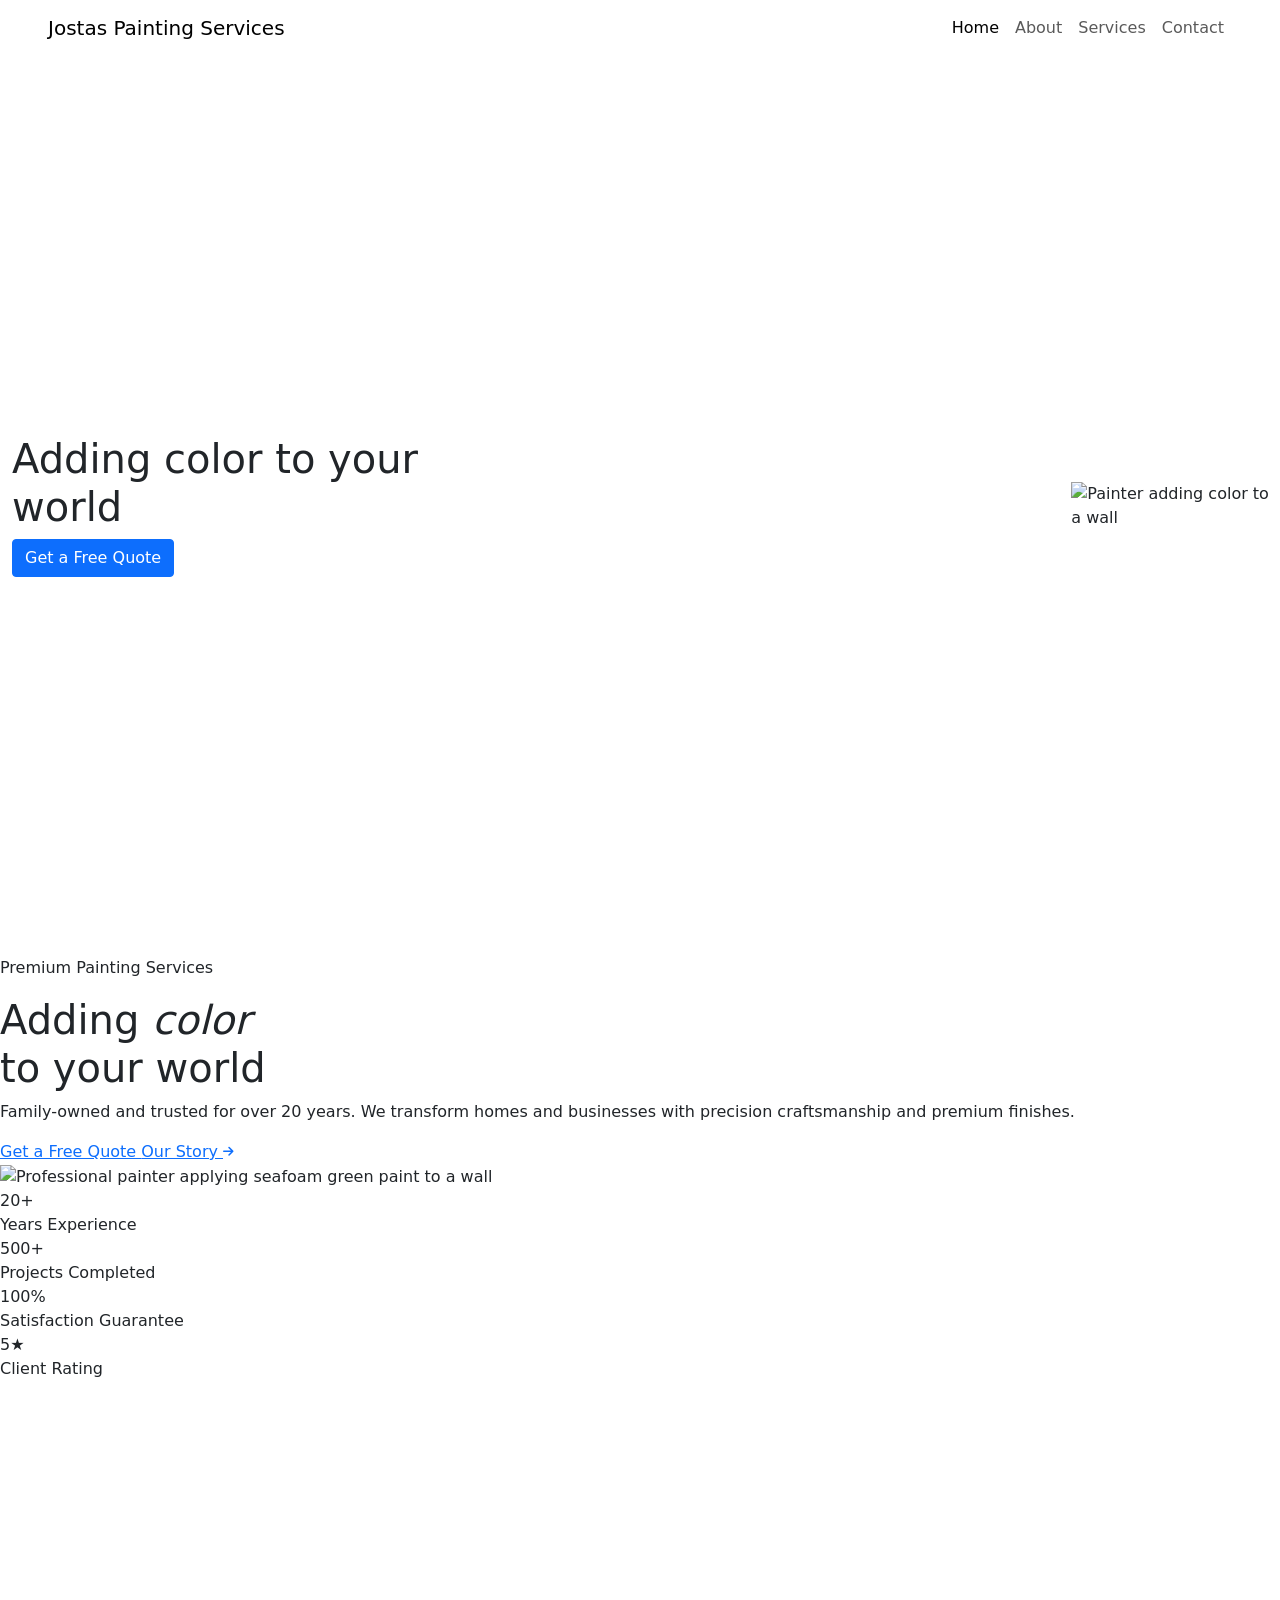
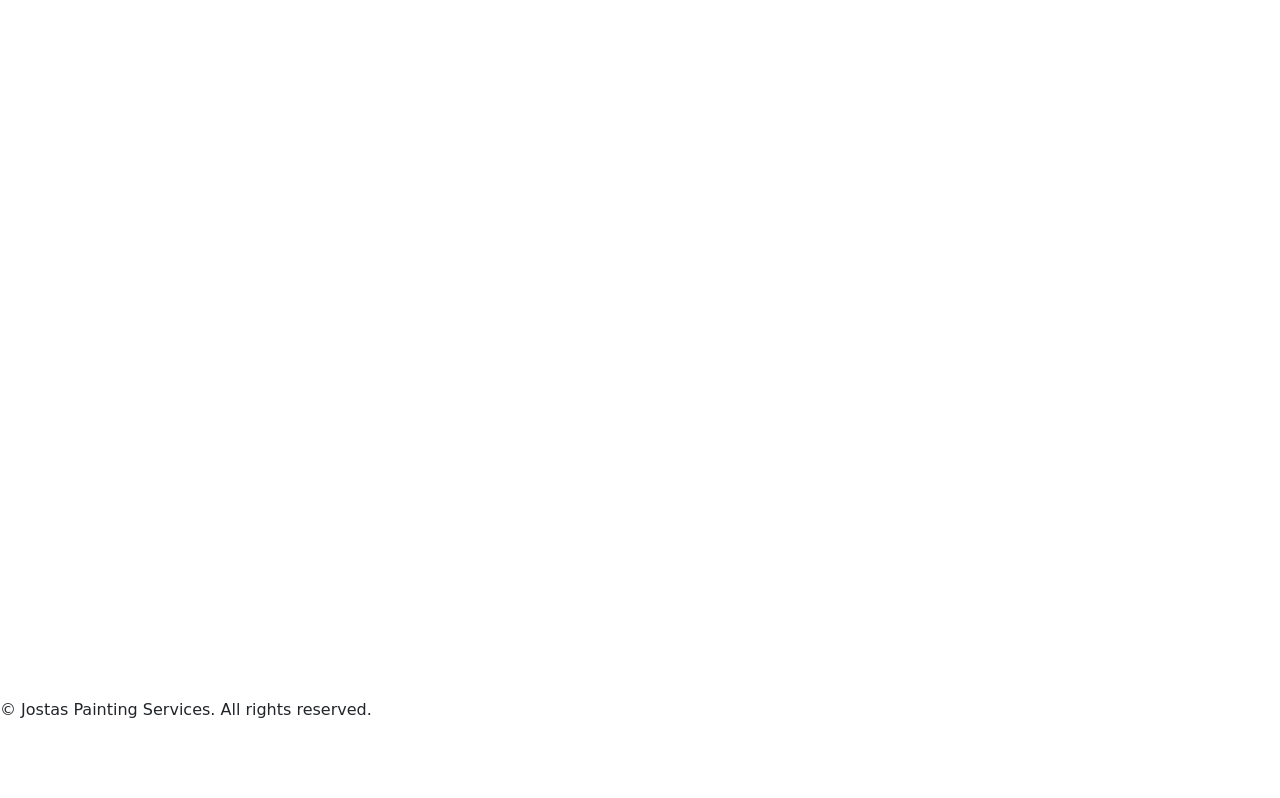
==== index.html @ 815a5544 "Added portfolio gallery that is filterable" ====
<!DOCTYPE html>
<html lang="en">
<head>
    <meta charset="UTF-8">
    <meta name="viewport" content="width=device-width, initial-scale=1.0">
    <title>Document</title>

  <!-- STYLESHEETS -->
  <!-- Bootstrap 5 -->
  <link href="https://cdn.jsdelivr.net/npm/bootstrap@5.3.3/dist/css/bootstrap.min.css" rel="stylesheet">
  <!-- Font Awesome 6 — Icons -->
  <link rel="stylesheet" href="https://cdnjs.cloudflare.com/ajax/libs/font-awesome/6.5.0/css/all.min.css">
  <!-- Google Fonts: Playfair Display + DM Sans -->
  <link rel="preconnect" href="https://fonts.googleapis.com">
  <link rel="preconnect" href="https://fonts.gstatic.com" crossorigin>
  <link href="https://fonts.googleapis.com/css2?family=Playfair+Display:ital,wght@0,400;0,600;0,700;1,400&family=DM+Sans:ital,opsz,wght@0,9..40,300;0,9..40,400;0,9..40,500;0,9..40,600;1,9..40,300&display=swap" rel="stylesheet">
  <!-- AOS — Animate on Scroll -->
  <link rel="stylesheet" href="https://cdn.jsdelivr.net/npm/aos@2.3.4/dist/aos.css">
  <!-- Custom stylesheet -->
  <link rel="stylesheet" href="assets/css/styles.css">
</head>

<body>

    <!-- NAVBAR -->
<nav class="navbar navbar-expand-lg" id="mainNav">
  <div class="container-fluid px-4 px-lg-5">

    <!-- Brand Logo -->
    <a class="navbar-brand jostas-logo" href="index.html">
      Jostas <span>Painting Services</span>
    </a>

    <!-- Mobile toggle button -->
    <button class="navbar-toggler" type="button"
            data-bs-toggle="collapse"
            data-bs-target="#navbarNav"
            aria-controls="navbarNav"
            aria-expanded="false"
            aria-label="Toggle navigation">
      <span class="navbar-toggler-icon"></span>
    </button>

    <!-- Navigation links -->
    <div class="collapse navbar-collapse justify-content-end" id="navbarNav">
      <div class="navbar-nav">
        <a class="nav-link active" href="index.html">Home</a>
        <a class="nav-link" href="about.html">About</a>
        <a class="nav-link" href="services.html">Services</a>
        <a class="nav-link" href="services.html#contact">Contact</a>
      </div>
    </div>

  </div>
</nav>
<!-- /NAVBAR --> 

<section class="hero-section d-flex align-items-center">
    <div class="container-fluid px-0 hero-content">
        <div class="row w-100 mx-0">
            <div class="col-lg-6 d-flex align-items-center hero-text-wrapper min-vh-100 py-5">
                <div>
                    <h1>Adding color to your world</h1>
                    <a href="services.html#contact" class="btn btn-primary cta-button-custom rounded-1">Get a Free Quote</a>
                </div>
            </div>
            </div>
    </div>
    
    <div class="hero-image-container d-none d-lg-block">
        <img src="/assets/images/Image9.png" alt="Painter adding color to a wall" class="img-fluid">
    </div>
</section> 

<!-- HERO SECTION -->
<section class="hero-section" aria-label="Hero banner">
  <div class="hero-inner">

    <!-- Left: Headline & CTA -->
    <div class="hero-text-col">
      <p class="hero-eyebrow">Premium Painting Services</p>

      <h1 class="hero-heading">
        Adding <em>color</em><br>to your world
      </h1>

      <p class="hero-subtext">
        Family-owned and trusted for over 20 years. We transform homes and
        businesses with precision craftsmanship and premium finishes.
      </p>

      <div class="hero-actions">
        <!-- Primary CTA -->
        <a href="services.html#contact" class="btn-cta">
          Get a Free Quote
        </a>
        <!-- Secondary link -->
        <a href="about.html" class="hero-link">
          Our Story <i class="fa-solid fa-arrow-right fa-xs"></i>
        </a>
      </div>
    </div>
    <!-- /Left col -->

    <!-- Right: Hero Image -->
    <div class="hero-image-col">
      <img
        src="/assets/images/Image9.png"
        alt="Professional painter applying seafoam green paint to a wall"
        loading="eager"
        fetchpriority="high"
      >
    </div>
    <!-- /Right col -->

    <!-- Stats bar spanning full width -->
    <div class="hero-stats">
      <div class="hero-stat-item">
        <div class="hero-stat-number">20+</div>
        <div class="hero-stat-label">Years Experience</div>
      </div>
      <div class="hero-stat-item">
        <div class="hero-stat-number">500+</div>
        <div class="hero-stat-label">Projects Completed</div>
      </div>
      <div class="hero-stat-item">
        <div class="hero-stat-number">100%</div>
        <div class="hero-stat-label">Satisfaction Guarantee</div>
      </div>
      <div class="hero-stat-item">
        <div class="hero-stat-number">5★</div>
        <div class="hero-stat-label">Client Rating</div>
      </div>
    </div>
    <!-- /Stats -->

  </div>
</section>
<!-- /HERO SECTION -->

<!-- SERVICES STRIP -->
<section class="services-strip" aria-label="Services overview">
  <div class="service-cards-row">

    <!-- Residential -->
    <div class="service-card"
         data-aos="fade-up"
         data-aos-delay="0">
      <div class="card-icon">
        <i class="fa-solid fa-house"></i>
      </div>
      <h5 class="card-title">Residential</h5>
    </div>

    <!-- Commercial -->
    <div class="service-card"
         data-aos="fade-up"
         data-aos-delay="80">
      <div class="card-icon">
        <i class="fa-solid fa-building"></i>
      </div>
      <h5 class="card-title">Commercial</h5>
    </div>

    <!-- Interior -->
    <div class="service-card"
         data-aos="fade-up"
         data-aos-delay="160">
      <div class="card-icon">
        <i class="fa-solid fa-paint-roller"></i>
      </div>
      <h5 class="card-title">Interior</h5>
    </div>

    <!-- Exterior -->
    <div class="service-card"
         data-aos="fade-up"
         data-aos-delay="240">
      <div class="card-icon">
        <i class="fa-solid fa-sun"></i>
      </div>
      <h5 class="card-title">Exterior</h5>
    </div>

  </div>
</section>
<!-- /SERVICE CARDS STRIP -->

    <!-- ABOUT SECTION -->
<section class="about-section" aria-label="About Jostas Painting Services">
  <div class="about-grid">

    <!-- Left: Image with decorative block -->
    <div class="about-image-wrap"
         data-aos="fade-right"
         data-aos-duration="700">
      <img
        src="/assets/images/Image2.png"
        alt="Textured wall painting showcase by Jostas"
        loading="lazy"
      >
    </div>

    <!-- Right: Text content -->
    <div class="about-text-col"
         data-aos="fade-left"
         data-aos-duration="700"
         data-aos-delay="100">

      <p class="section-label">Who We Are</p>
      <div class="section-divider"></div>

      <h2>Crafting beautiful spaces for two decades</h2>

      <p>
        Jostas Painting Services is a family-owned business with over 20 years of
        experience delivering high-quality painting solutions for residential and
        commercial clients. We are committed to exceptional craftsmanship,
        attention to detail, and outstanding customer service.
      </p>

      <p>
        Our team of skilled painters uses premium materials and the latest
        techniques to transform your space. Whether interior or exterior,
        we handle projects of all sizes with professionalism and care.
      </p>

      <a href="about.html" class="learn-more-link">
        Learn More <i class="fa-solid fa-arrow-right fa-xs"></i>
      </a>

    </div>


<!-- PORTFOLIO GALLERY  (Filterable) -->
<section class="portfolio-section" aria-label="Portfolio gallery">
  <div class="section-inner">

    <!-- Heading row -->
    <div data-aos="fade-up">
      <p class="section-label">Our Work</p>
      <div class="section-divider"></div>
      <h2 style="font-size: clamp(2rem, 3vw, 3rem); margin-bottom: 0.5rem;">Portfolio</h2>
      <p style="max-width: 520px; margin-bottom: 0;">
        Browse a selection of our completed projects across residential,
        interior, and commercial spaces.
      </p>
    </div>

    <!-- Filter tabs -->
    <div class="portfolio-filters" role="tablist" aria-label="Filter gallery by category"
         data-aos="fade-up" data-aos-delay="80">
      <button class="filter-btn active" data-filter="all" role="tab" aria-selected="true">All</button>
      <button class="filter-btn" data-filter="interior" role="tab" aria-selected="false">Interior</button>
      <button class="filter-btn" data-filter="exterior" role="tab" aria-selected="false">Exterior</button>
      <button class="filter-btn" data-filter="commercial" role="tab" aria-selected="false">Commercial</button>
    </div>

    <!-- Gallery grid -->
    <div class="gallery-grid" id="galleryGrid"
         data-aos="fade-up" data-aos-delay="120">

      <!-- Item 1 — Featured, Interior -->
      <div class="gallery-item featured" data-category="interior">
        <img
          src="/assets/images/Image3.png"
          alt="Elegant interior room painting with warm tones"
          loading="lazy"
        >
        <div class="gallery-item-overlay">
          <span class="gallery-item-tag">Interior</span>
        </div>
      </div>

      <!-- Item 2 — Exterior -->
      <div class="gallery-item" data-category="exterior">
        <img
          src="/assets/images/Image1.png"
          alt="Exterior facade painted in neutral tones"
          loading="lazy"
        >
        <div class="gallery-item-overlay">
          <span class="gallery-item-tag">Exterior</span>
        </div>
      </div>

      <!-- Item 3 — Commercial -->
      <div class="gallery-item" data-category="commercial">
        <img
          src="/assets/images/Image5.png"
          alt="Commercial office space interior painting"
          loading="lazy"
        >
        <div class="gallery-item-overlay">
          <span class="gallery-item-tag">Commercial</span>
        </div>
      </div>

      <!-- Item 4 — Interior -->
      <div class="gallery-item" data-category="interior">
        <img
          src="/assets/images/Image7.png"
          alt="Detailed interior wall finish"
          loading="lazy"
        >
        <div class="gallery-item-overlay">
          <span class="gallery-item-tag">Interior</span>
        </div>
      </div>

      <!-- Item 5 — Exterior -->
      <div class="gallery-item" data-category="exterior">
        <img
          src="/assets/images/Image4.png"
          alt="Exterior residential painting project"
          loading="lazy"
        >
        <div class="gallery-item-overlay">
          <span class="gallery-item-tag">Exterior</span>
        </div>
      </div>

      <!-- Item 6 — Commercial -->
      <div class="gallery-item" data-category="commercial">
        <img
          src="/assets/images/Image8.png"
          alt="Commercial building exterior finish"
          loading="lazy"
        >
        <div class="gallery-item-overlay">
          <span class="gallery-item-tag">Commercial</span>
        </div>
      </div>

    </div>
    <!-- /Gallery grid -->

  </div>
</section>
<!-- /PORTFOLIO GALLERY -->

    <!-- FOOTER -->
<footer class="site-footer">
  <p>
    &copy; <span id="footerYear"></span> <span>Jostas Painting Services</span>.
    All rights reserved.
  </p>
</footer>
<!-- /FOOTER -->

  </div>
</section>
<script src="https://cdn.jsdelivr.net/npm/bootstrap@5.3.3/dist/js/bootstrap.bundle.min.js"></script>

</body>
</html>
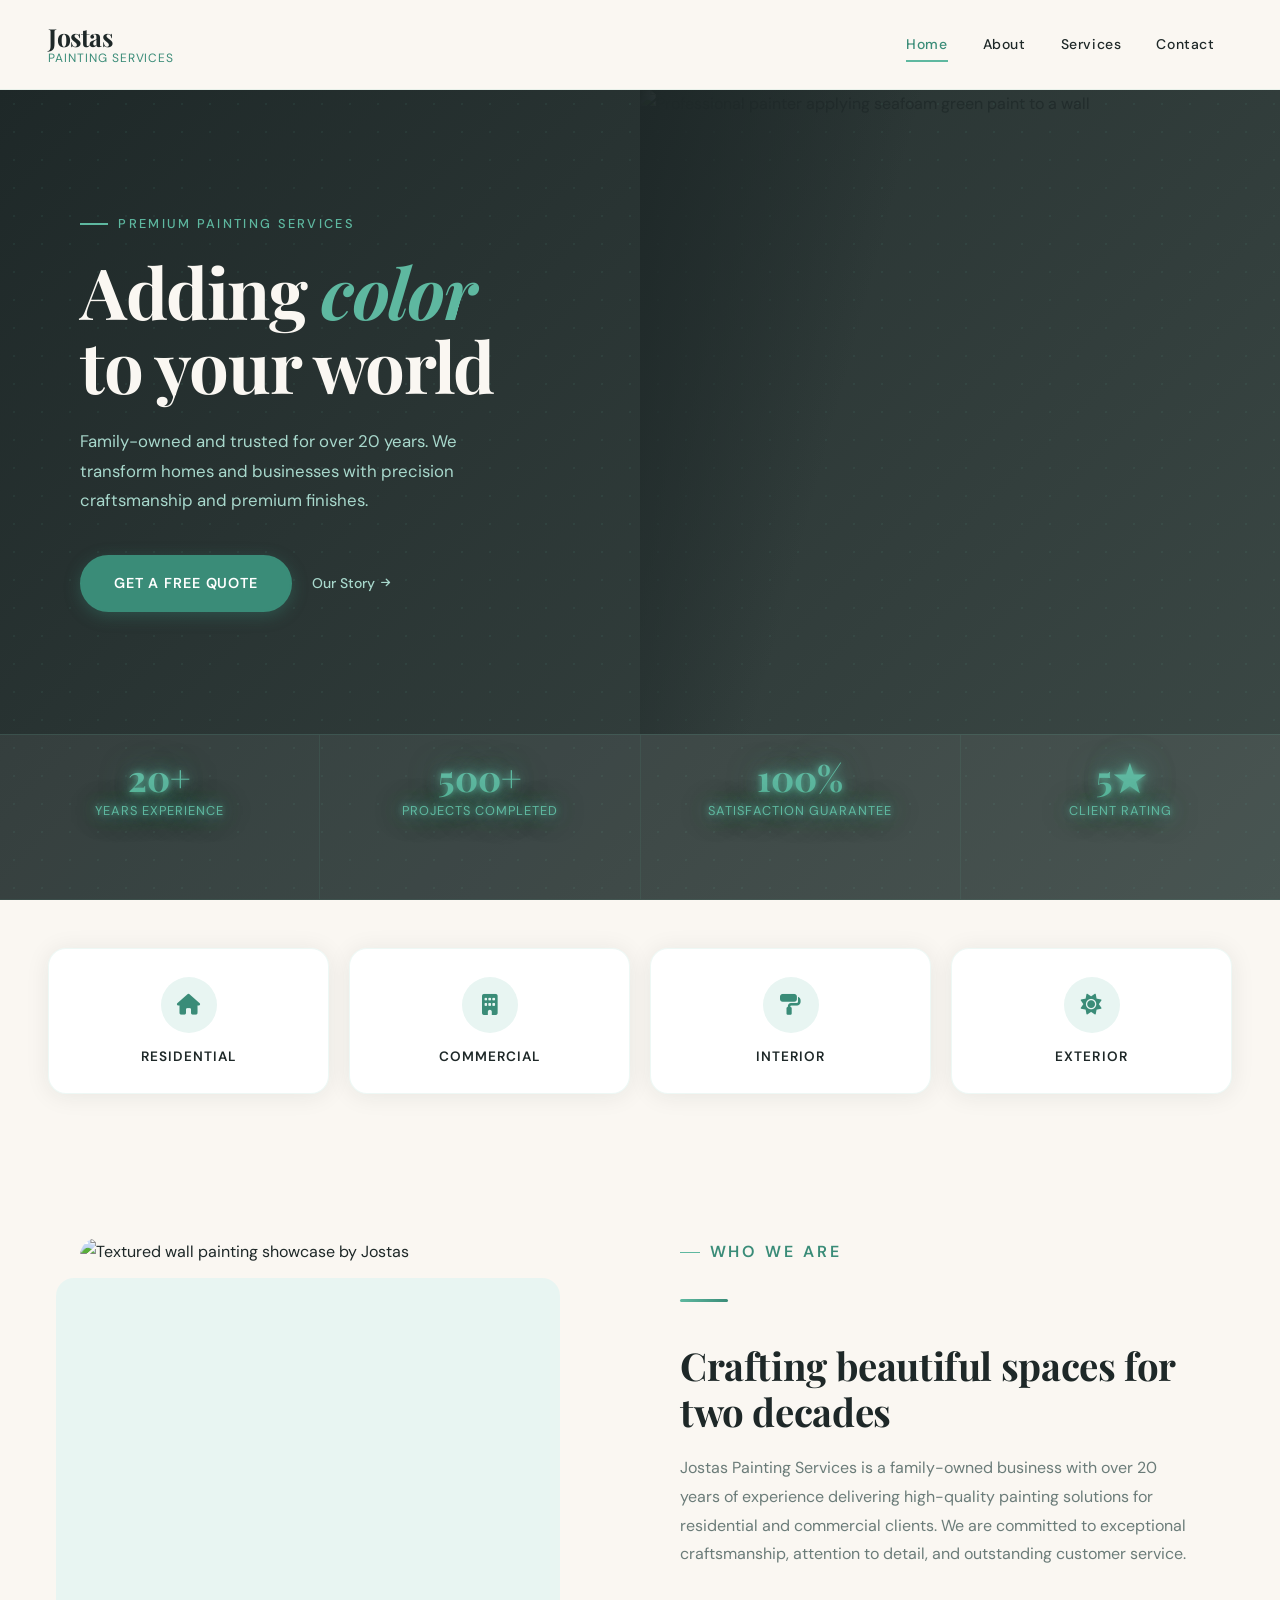
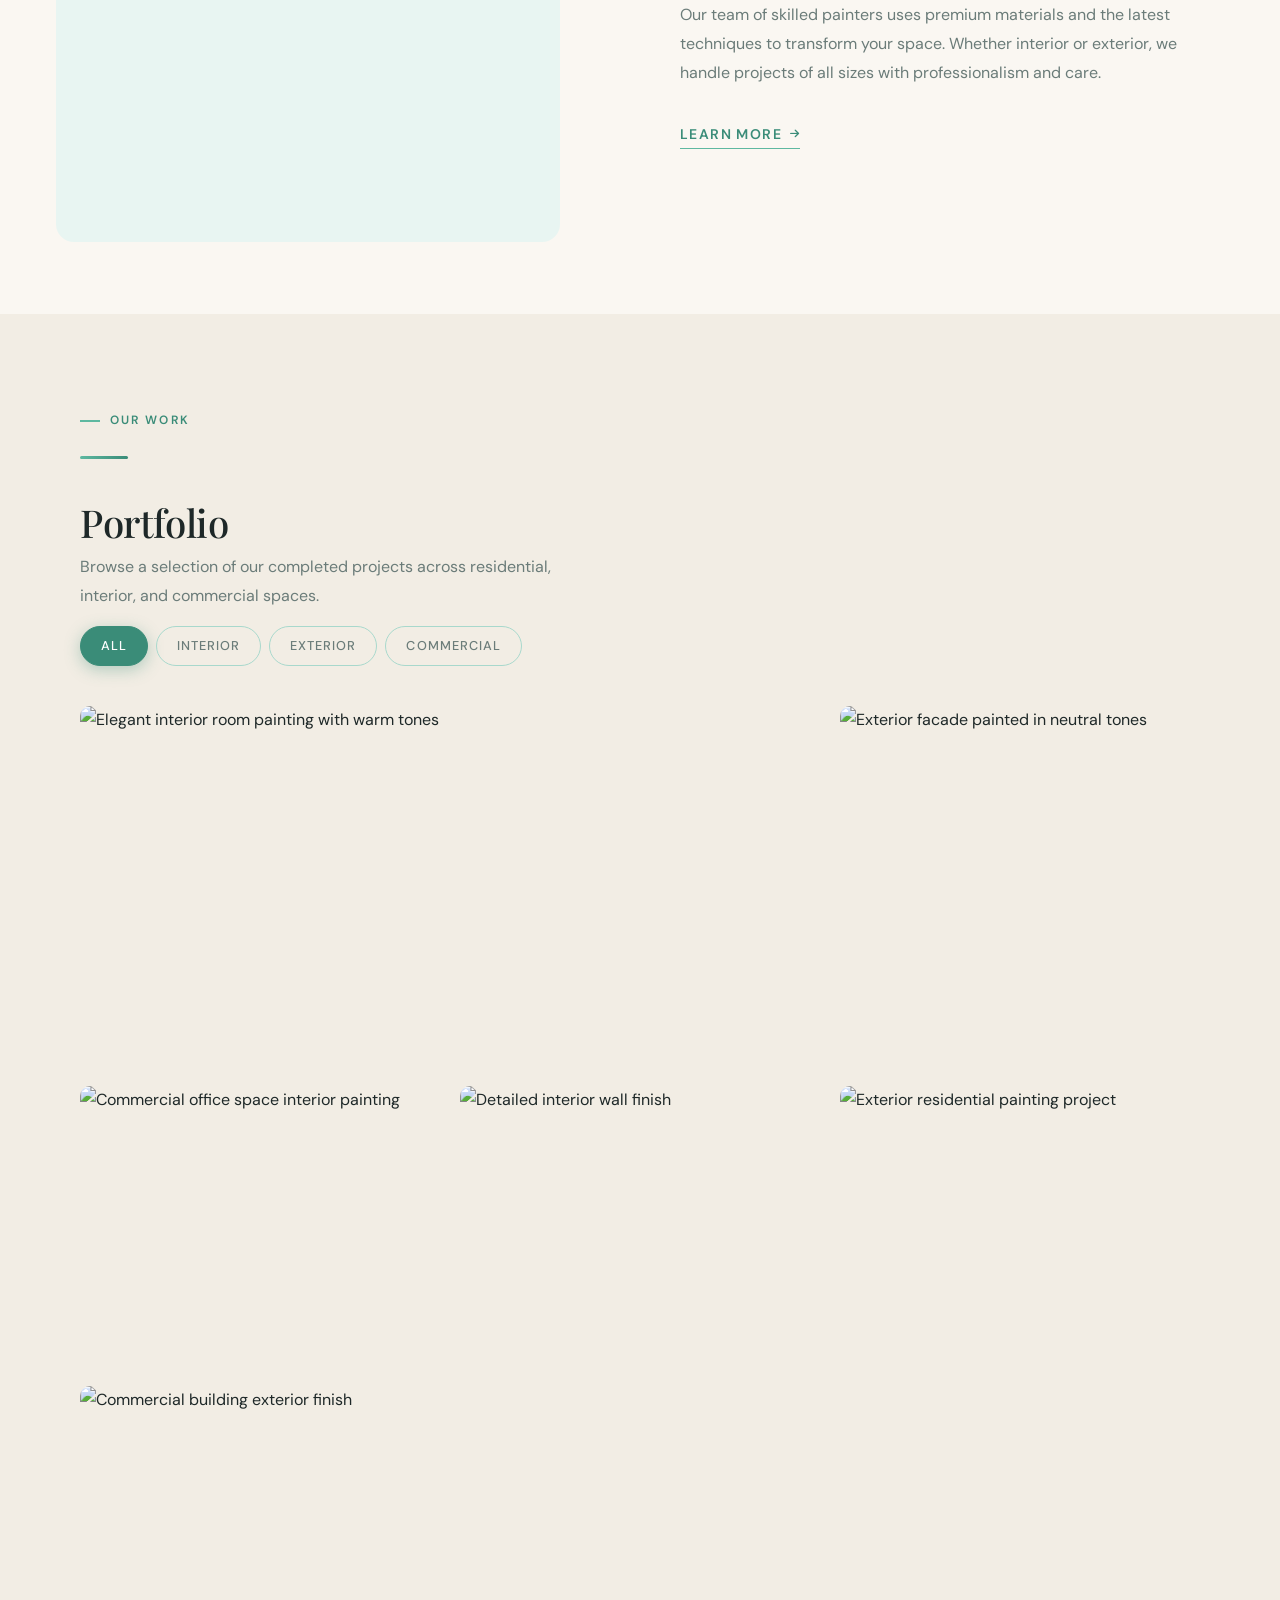
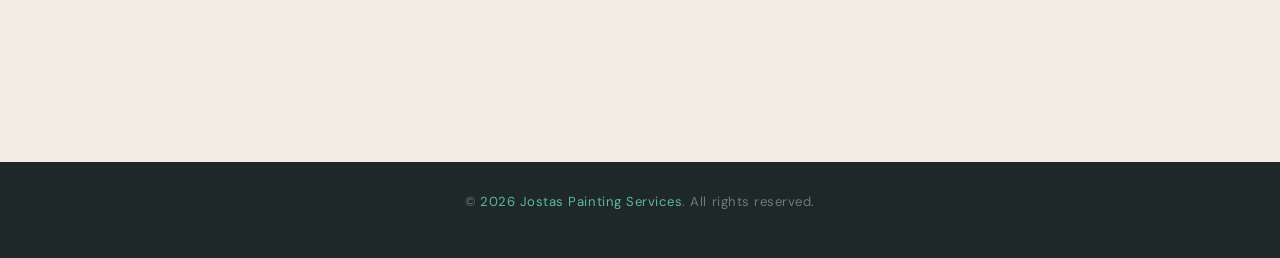
==== commit ae4dc2b1: "Refined code on the index/home page" ====
--- a/index.html
+++ b/index.html
@@ -1,9 +1,35 @@
 <!DOCTYPE html>
 <html lang="en">
 <head>
-    <meta charset="UTF-8">
-    <meta name="viewport" content="width=device-width, initial-scale=1.0">
-    <title>Document</title>
+
+  <meta charset="UTF-8">
+  <meta name="viewport" content="width=device-width, initial-scale=1.0">
+
+  <!-- Primary SEO -->
+  <title>Jostas Painting Services | Professional Painters in South Africa</title>
+  <meta name="description" content="Jostas Painting Services — over 20 years of premium residential and commercial painting. Interior, exterior, wallpaper, and color consultation. Get your free quote today.">
+  <meta name="keywords" content="painting services, residential painting, commercial painting, interior painting, exterior painting, South Africa, professional painters">
+  <meta name="author" content="Jostas Painting Services">
+  <meta name="robots" content="index, follow">
+  <link rel="canonical" href="https://jostaspainting.co.za/">
+
+  <!-- Open Graph (Facebook / LinkedIn) -->
+  <meta property="og:type" content="website">
+  <meta property="og:url" content="https://jostaspainting.co.za/">
+  <meta property="og:title" content="Jostas Painting Services | Adding Color to Your World">
+  <meta property="og:description" content="Premium residential and commercial painting services with over 20 years of experience. Request a free quote.">
+  <meta property="og:image" content="/assets/images/Image9.webp">
+  <meta property="og:site_name" content="Jostas Painting Services">
+  <meta property="og:locale" content="en_ZA">
+
+  <!-- Twitter Card -->
+  <meta name="twitter:card" content="summary_large_image">
+  <meta name="twitter:title" content="Jostas Painting Services | Adding Color to Your World">
+  <meta name="twitter:description" content="Premium residential and commercial painting services with over 20 years of experience.">
+  <meta name="twitter:image" content="/assets/images/Image9.webp">
+
+  <!-- Favicon placeholder -->
+  <link rel="icon" type="image/x-icon" href="/assets/favicon.ico">
 
   <!-- STYLESHEETS -->
   <!-- Bootstrap 5 -->
@@ -22,7 +48,7 @@
 
 <body>
 
-    <!-- NAVBAR -->
+<!-- NAVBAR -->
 <nav class="navbar navbar-expand-lg" id="mainNav">
   <div class="container-fluid px-4 px-lg-5">
 
@@ -53,24 +79,8 @@
 
   </div>
 </nav>
-<!-- /NAVBAR --> 
-
-<section class="hero-section d-flex align-items-center">
-    <div class="container-fluid px-0 hero-content">
-        <div class="row w-100 mx-0">
-            <div class="col-lg-6 d-flex align-items-center hero-text-wrapper min-vh-100 py-5">
-                <div>
-                    <h1>Adding color to your world</h1>
-                    <a href="services.html#contact" class="btn btn-primary cta-button-custom rounded-1">Get a Free Quote</a>
-                </div>
-            </div>
-            </div>
-    </div>
-    
-    <div class="hero-image-container d-none d-lg-block">
-        <img src="/assets/images/Image9.png" alt="Painter adding color to a wall" class="img-fluid">
-    </div>
-</section> 
+<!-- /NAVBAR -->
+
 
 <!-- HERO SECTION -->
 <section class="hero-section" aria-label="Hero banner">
@@ -138,6 +148,7 @@
 </section>
 <!-- /HERO SECTION -->
 
+
 <!-- SERVICES STRIP -->
 <section class="services-strip" aria-label="Services overview">
   <div class="service-cards-row">
@@ -186,7 +197,8 @@
 </section>
 <!-- /SERVICE CARDS STRIP -->
 
-    <!-- ABOUT SECTION -->
+
+<!-- ABOUT SECTION -->
 <section class="about-section" aria-label="About Jostas Painting Services">
   <div class="about-grid">
 
@@ -231,6 +243,10 @@
 
     </div>
 
+  </div>
+</section>
+<!-- /ABOUT SECTION -->
+
 
 <!-- PORTFOLIO GALLERY  (Filterable) -->
 <section class="portfolio-section" aria-label="Portfolio gallery">
@@ -339,7 +355,8 @@
 </section>
 <!-- /PORTFOLIO GALLERY -->
 
-    <!-- FOOTER -->
+
+<!-- FOOTER -->
 <footer class="site-footer">
   <p>
     &copy; <span id="footerYear"></span> <span>Jostas Painting Services</span>.
@@ -348,9 +365,67 @@
 </footer>
 <!-- /FOOTER -->
 
-  </div>
-</section>
+
+<!-- SCRIPTS -->
+<!-- Bootstrap 5 JS bundle (includes Popper) -->
 <script src="https://cdn.jsdelivr.net/npm/bootstrap@5.3.3/dist/js/bootstrap.bundle.min.js"></script>
+<!-- AOS — Animate on Scroll -->
+<script src="https://cdn.jsdelivr.net/npm/aos@2.3.4/dist/aos.js"></script>
+
+<script>
+  // Scroll animations initialization
+  AOS.init({
+    duration: 650,
+    once: true,
+    offset: 80,
+    easing: 'ease-out-cubic'
+  });
+
+  // Navbar scroll effect
+  const nav = document.getElementById('mainNav');
+  window.addEventListener('scroll', () => {
+    nav.classList.toggle('scrolled', window.scrollY > 40);
+  });
+
+  // Footer year auto-update
+  document.getElementById('footerYear').textContent = new Date().getFullYear();
+
+  // Portfolio gallery filtering
+  const filterBtns = document.querySelectorAll('.filter-btn');
+  const galleryItems = document.querySelectorAll('.gallery-item');
+
+  filterBtns.forEach(btn => {
+    btn.addEventListener('click', () => {
+      // Update active state on buttons
+      filterBtns.forEach(b => {
+        b.classList.remove('active');
+        b.setAttribute('aria-selected', 'false');
+      });
+      btn.classList.add('active');
+      btn.setAttribute('aria-selected', 'true');
+
+      const filter = btn.dataset.filter;
+
+      galleryItems.forEach(item => {
+        const match = filter === 'all' || item.dataset.category === filter;
+        if (match) {
+          item.classList.remove('hidden');
+        } else {
+          item.classList.add('hidden');
+        }
+      });
+    });
+  });
+
+  // Parallax effect on hero image
+  const heroImg = document.querySelector('.hero-image-col img');
+  if (heroImg) {
+    window.addEventListener('scroll', () => {
+      const scrolled = window.scrollY;
+      heroImg.style.transform = `translateY(${scrolled * 0.08}px)`;
+    }, { passive: true });
+  }
+</script>
 
 </body>
 </html>
--- a/assets/css/styles.css
+++ b/assets/css/styles.css
@@ -0,0 +1,1416 @@
+/* ============================================================
+   JOSTAS PAINTING SERVICES — MAIN STYLESHEET
+   Palette: Seafoam Green + Warm Ivory + Deep Charcoal
+   Fonts: Playfair Display (headings) + DM Sans (body)
+   ============================================================ */
+
+/* ---------- Google Fonts Import ---------- */
+@import url('https://fonts.googleapis.com/css2?family=Playfair+Display:ital,wght@0,400;0,600;0,700;1,400&family=DM+Sans:ital,opsz,wght@0,9..40,300;0,9..40,400;0,9..40,500;0,9..40,600;1,9..40,300&display=swap');
+
+/* ---------- CSS Custom Properties (Design Tokens) ---------- */
+:root {
+  /* --- Core Palette --- */
+  --clr-seafoam:        #5eb8a0;   
+  --clr-seafoam-light:  #a8d8cc;   
+  --clr-seafoam-pale:   #e8f5f2;   
+  --clr-seafoam-dark:   #3a8c78;   
+  --clr-seafoam-deeper: #2a6e5d;   
+
+  --clr-ivory:          #faf7f2;   
+  --clr-ivory-warm:     #f2ede4;   
+  --clr-ivory-card:     #ffffff;  
+
+  --clr-charcoal:       #1e2828;   
+  --clr-charcoal-mid:   #3d4a47;   
+  --clr-text-muted:     #6b7c79;   
+  --clr-text-subtle:    #9aaba8;   
+
+  --clr-accent-terracotta: #c47a5a; 
+  --clr-accent-sand:       #d4b896; 
+
+  /* --- Typography --- */
+  --font-display: 'Playfair Display', Georgia, serif;
+  --font-body:    'DM Sans', system-ui, sans-serif;
+
+  /* --- Spacing --- */
+  --space-xs:  0.5rem;
+  --space-sm:  1rem;
+  --space-md:  1.5rem;
+  --space-lg:  2.5rem;
+  --space-xl:  4rem;
+  --space-2xl: 6rem;
+
+  /* --- Border Radius --- */
+  --radius-sm: 4px;
+  --radius-md: 10px;
+  --radius-lg: 18px;
+  --radius-xl: 28px;
+  --radius-pill: 100px;
+
+  /* --- Shadows --- */
+  --shadow-card: 0 2px 24px rgba(30, 40, 40, 0.08);
+  --shadow-hover: 0 8px 40px rgba(30, 40, 40, 0.14);
+  --shadow-btn:   0 4px 16px rgba(58, 140, 120, 0.35);
+
+  /* --- Transitions --- */
+  --trans-fast:   150ms ease;
+  --trans-base:   280ms cubic-bezier(0.4, 0, 0.2, 1);
+  --trans-slow:   480ms cubic-bezier(0.4, 0, 0.2, 1);
+  --trans-spring: 400ms cubic-bezier(0.34, 1.56, 0.64, 1);
+}
+
+/* ============================================================
+   BASE RESET & BODY
+   ============================================================ */
+*, *::before, *::after {
+  box-sizing: border-box;
+  margin: 0;
+  padding: 0;
+}
+
+html {
+  scroll-behavior: smooth;
+}
+
+body {
+  font-family: var(--font-body);
+  background-color: var(--clr-ivory);
+  color: var(--clr-charcoal);
+  line-height: 1.7;
+  font-size: 1rem;
+  overflow-x: hidden;
+}
+
+img {
+  display: block;
+  max-width: 100%;
+}
+
+/* ============================================================
+   TYPOGRAPHY SYSTEM
+   ============================================================ */
+h1, h2, h3, h4, h5, h6 {
+  font-family: var(--font-display);
+  color: var(--clr-charcoal);
+  line-height: 1.2;
+  letter-spacing: -0.01em;
+}
+
+p {
+  font-family: var(--font-body);
+  color: var(--clr-text-muted);
+  line-height: 1.8;
+}
+
+a {
+  text-decoration: none;
+  transition: color var(--trans-base);
+}
+
+/* ============================================================
+   NAVBAR
+   ============================================================ */
+.navbar {
+  background-color: var(--clr-ivory) !important;
+  padding: 1.25rem 0;
+  border-bottom: 1px solid rgba(94, 184, 160, 0.12);
+  transition: box-shadow var(--trans-base), background-color var(--trans-base);
+  position: sticky;
+  top: 0;
+  z-index: 1000;
+}
+
+/* Navbar scrolled state (applied via JS) */
+.navbar.scrolled {
+  box-shadow: 0 2px 20px rgba(30, 40, 40, 0.08);
+  background-color: rgba(250, 247, 242, 0.96) !important;
+  backdrop-filter: blur(8px);
+}
+
+/* Logo styling with Playfair Display */
+.jostas-logo {
+  font-family: var(--font-display);
+  font-size: 1.55rem;
+  font-weight: 700;
+  color: var(--clr-charcoal) !important;
+  line-height: 1;
+  letter-spacing: -0.02em;
+  transition: color var(--trans-base);
+}
+
+.jostas-logo span {
+  font-family: var(--font-body);
+  font-size: 0.75rem;
+  font-weight: 400;
+  display: block;
+  color: var(--clr-seafoam-dark);
+  letter-spacing: 0.08em;
+  text-transform: uppercase;
+  margin-top: 2px;
+}
+
+.jostas-logo:hover {
+  color: var(--clr-seafoam-dark) !important;
+}
+
+/* Nav links with animated underline on hover */
+.navbar .nav-link {
+  font-family: var(--font-body);
+  font-size: 0.875rem;
+  font-weight: 500;
+  color: var(--clr-charcoal) !important;
+  letter-spacing: 0.04em;
+  padding: 0.35rem 0 !important;
+  margin: 0 1.1rem;
+  position: relative;
+  opacity: 1 !important;
+  transition: color var(--trans-base);
+}
+
+/* Underline slide-in effect for nav links */
+.navbar .nav-link::after {
+  content: '';
+  position: absolute;
+  bottom: 0;
+  left: 0;
+  width: 0;
+  height: 1.5px;
+  background-color: var(--clr-seafoam);
+  transition: width var(--trans-base);
+}
+
+.navbar .nav-link:hover,
+.navbar .nav-link.active {
+  color: var(--clr-seafoam-dark) !important;
+}
+
+.navbar .nav-link:hover::after,
+.navbar .nav-link.active::after {
+  width: 100%;
+}
+
+/* ============================================================
+   BUTTONS
+   ============================================================ */
+.btn-cta {
+  display: inline-block;
+  font-family: var(--font-body);
+  font-size: 0.9rem;
+  font-weight: 600;
+  letter-spacing: 0.06em;
+  text-transform: uppercase;
+  color: #fff;
+  background-color: var(--clr-seafoam-dark);
+  border: 2px solid var(--clr-seafoam-dark);
+  padding: 0.875rem 2rem;
+  border-radius: var(--radius-pill);
+  cursor: pointer;
+  transition:
+    background-color var(--trans-base),
+    border-color var(--trans-base),
+    box-shadow var(--trans-base),
+    transform var(--trans-spring);
+  box-shadow: var(--shadow-btn);
+  white-space: nowrap;
+}
+
+.btn-cta:hover {
+  background-color: var(--clr-seafoam-deeper);
+  border-color: var(--clr-seafoam-deeper);
+  box-shadow: 0 6px 24px rgba(58, 140, 120, 0.45);
+  transform: translateY(-2px);
+  color: #fff;
+}
+
+.btn-cta:active {
+  transform: translateY(0);
+}
+
+/* Outlined variant */
+.btn-cta-outline {
+  background-color: transparent;
+  color: var(--clr-seafoam-dark);
+  box-shadow: none;
+}
+
+.btn-cta-outline:hover {
+  background-color: var(--clr-seafoam-dark);
+  color: #fff;
+}
+
+/* ============================================================
+   HERO SECTION
+   ============================================================ */
+.hero-section {
+  position: relative;
+  min-height: 90vh;
+  background-color: var(--clr-charcoal);
+  display: flex;
+  align-items: stretch;
+  overflow: hidden;
+}
+
+/* Diagonal color-split background */
+.hero-section::before {
+  content: '';
+  position: absolute;
+  inset: 0;
+  background: linear-gradient(
+    135deg,
+    var(--clr-charcoal) 0%,
+    var(--clr-charcoal-mid) 100%
+  );
+  z-index: 0;
+}
+
+/* Subtle dot-grid overlay for texture */
+.hero-section::after {
+  content: '';
+  position: absolute;
+  inset: 0;
+  background-image: radial-gradient(circle, rgba(94,184,160,0.08) 1px, transparent 1px);
+  background-size: 28px 28px;
+  z-index: 1;
+}
+
+.hero-inner {
+  position: relative;
+  z-index: 2;
+  display: grid;
+  grid-template-columns: 1fr 1fr;
+  width: 100%;
+  min-height: 90vh;
+}
+
+/* Left column: text content */
+.hero-text-col {
+  display: flex;
+  flex-direction: column;
+  justify-content: center;
+  padding: 6rem 3rem 6rem 5rem;
+}
+
+.hero-eyebrow {
+  font-family: var(--font-body);
+  font-size: 0.8rem;
+  font-weight: 500;
+  letter-spacing: 0.18em;
+  text-transform: uppercase;
+  color: var(--clr-seafoam);
+  margin-bottom: 1.25rem;
+  display: flex;
+  align-items: center;
+  gap: 0.65rem;
+}
+
+.hero-eyebrow::before {
+  content: '';
+  display: inline-block;
+  width: 28px;
+  height: 1.5px;
+  background-color: var(--clr-seafoam);
+}
+
+.hero-heading {
+  font-family: var(--font-display);
+  font-size: clamp(3rem, 5.5vw, 5.5rem);
+  font-weight: 700;
+  line-height: 1.05;
+  color: var(--clr-ivory);
+  margin-bottom: 1.5rem;
+  letter-spacing: -0.02em;
+}
+
+/* Italic accent word in hero heading */
+.hero-heading em {
+  font-style: italic;
+  color: var(--clr-seafoam);
+}
+
+.hero-subtext {
+  font-size: 1.05rem;
+  color: var(--clr-seafoam-light);
+  margin-bottom: 2.5rem;
+  max-width: 440px;
+  line-height: 1.75;
+}
+
+.hero-actions {
+  display: flex;
+  align-items: center;
+  gap: 1.25rem;
+  flex-wrap: wrap;
+}
+
+.hero-link {
+  font-family: var(--font-body);
+  font-size: 0.875rem;
+  font-weight: 500;
+  color: var(--clr-seafoam-light);
+  display: flex;
+  align-items: center;
+  gap: 0.4rem;
+  transition: color var(--trans-base), gap var(--trans-base);
+}
+
+.hero-link:hover {
+  color: var(--clr-seafoam);
+  gap: 0.7rem;
+}
+
+/* Right column: image */
+.hero-image-col {
+  position: relative;
+  overflow: hidden;
+}
+
+.hero-image-col img {
+  position: absolute;
+  inset: 0;
+  width: 100%;
+  height: 100%;
+  object-fit: cover;
+  opacity: 0.75;
+  transition: transform 6s ease;
+}
+
+/* Diagonal mask on the image */
+.hero-image-col::before {
+  content: '';
+  position: absolute;
+  inset: 0;
+  background: linear-gradient(
+    105deg,
+    var(--clr-charcoal) 0%,
+    transparent 35%
+  );
+  z-index: 1;
+}
+
+/* Stats row at bottom of hero */
+.hero-stats {
+  grid-column: 1 / -1;
+  background-color: rgba(255,255,255,0.06);
+  border-top: 1px solid rgba(94,184,160,0.15);
+  border-bottom: 1px solid rgba(94,184,160,0.1);
+  display: flex;
+  align-items: stretch;
+}
+
+.hero-stat-item {
+  flex: 1;
+  padding: 1.5rem 2rem;
+  border-right: 1px solid rgba(94,184,160,0.1);
+  text-align: center;
+}
+
+.hero-stat-item:last-child {
+  border-right: none;
+}
+
+.hero-stat-number {
+  font-family: var(--font-display);
+  font-size: 2.25rem;
+  font-weight: 700;
+  color: var(--clr-seafoam);
+  line-height: 1;
+  text-shadow:
+    0 0 6px rgba(94, 184, 160, 0.9),
+    0 0 16px rgba(94, 184, 160, 0.7),
+    0 0 32px rgba(94, 184, 160, 0.5),
+    0 0 60px rgba(94, 184, 160, 0.2);
+}
+
+.hero-stat-label {
+  font-size: 0.8rem;
+  font-weight: 400;
+  color: var(--clr-seafoam);
+  text-transform: uppercase;
+  letter-spacing: 0.08em;
+  margin-top: 0.3rem;
+  text-shadow:
+    0 0 6px rgba(94, 184, 160, 0.9),
+    0 0 16px rgba(94, 184, 160, 0.7),
+    0 0 32px rgba(94, 184, 160, 0.5),
+    0 0 60px rgba(94, 184, 160, 0.2);
+}
+
+/* ============================================================
+   SECTION LABEL (eyebrow)
+   ============================================================ */
+.section-label {
+  font-family: var(--font-body);
+  font-size: 0.75rem;
+  font-weight: 600;
+  letter-spacing: 0.18em;
+  text-transform: uppercase;
+  color: var(--clr-seafoam-dark);
+  display: flex;
+  align-items: center;
+  gap: 0.6rem;
+  margin-bottom: 0.75rem;
+}
+
+.section-label::before {
+  content: '';
+  display: inline-block;
+  width: 20px;
+  height: 1.5px;
+  background-color: var(--clr-seafoam);
+}
+
+/* ============================================================
+   SERVICE CARDS — STRIP
+   ============================================================ */
+.services-strip {
+  position: relative;
+  z-index: 10;
+  padding: 3rem 3rem;
+  background-color: var(--clr-ivory);
+}
+
+.service-cards-row {
+  display: grid;
+  grid-template-columns: repeat(4, 1fr);
+  gap: 1.25rem;
+  max-width: 1200px;
+  margin: 0 auto;
+}
+
+/* Individual service card */
+.service-card {
+  background-color: var(--clr-ivory-card);
+  border-radius: var(--radius-lg);
+  padding: 1.75rem 1.5rem;
+  text-align: center;
+  box-shadow: var(--shadow-card);
+  border: 1px solid rgba(94,184,160,0.1);
+  transition:
+    transform var(--trans-spring),
+    box-shadow var(--trans-base),
+    border-color var(--trans-base);
+  cursor: default;
+  position: relative;
+  overflow: hidden;
+}
+
+/* Top accent bar that reveals on hover */
+.service-card::before {
+  content: '';
+  position: absolute;
+  top: 0; left: 0; right: 0;
+  height: 3px;
+  background: linear-gradient(90deg, var(--clr-seafoam) 0%, var(--clr-seafoam-dark) 100%);
+  transform: scaleX(0);
+  transform-origin: left;
+  transition: transform var(--trans-base);
+}
+
+.service-card:hover {
+  transform: translateY(-8px);
+  box-shadow: var(--shadow-hover);
+  border-color: rgba(94,184,160,0.3);
+}
+
+.service-card:hover::before {
+  transform: scaleX(1);
+}
+
+/* Icon circle inside card */
+.service-card .card-icon {
+  width: 56px;
+  height: 56px;
+  border-radius: 50%;
+  background-color: var(--clr-seafoam-pale);
+  display: flex;
+  align-items: center;
+  justify-content: center;
+  margin: 0 auto 1rem;
+  transition: background-color var(--trans-base), transform var(--trans-spring);
+}
+
+.service-card .card-icon i {
+  font-size: 1.3rem;
+  color: var(--clr-seafoam-dark);
+  transition: color var(--trans-base), transform var(--trans-spring);
+}
+
+.service-card:hover .card-icon {
+  background-color: var(--clr-seafoam-dark);
+  transform: scale(1.1) rotate(5deg);
+}
+
+.service-card:hover .card-icon i {
+  color: #fff;
+  transform: scale(1.05);
+}
+
+.service-card .card-title {
+  font-family: var(--font-body);
+  font-size: 0.85rem;
+  font-weight: 600;
+  letter-spacing: 0.08em;
+  text-transform: uppercase;
+  color: var(--clr-charcoal);
+  margin: 0;
+}
+
+/* ============================================================
+   ABOUT SECTION (homepage)
+   ============================================================ */
+.about-section {
+  padding: var(--space-2xl) 5rem;
+  max-width: 1300px;
+  margin: 0 auto;
+}
+
+.about-grid {
+  display: grid;
+  grid-template-columns: 1fr 1fr;
+  gap: 5rem;
+  align-items: start;
+}
+
+.about-image-wrap {
+  position: relative;
+}
+
+/* Decorative background block behind image */
+.about-image-wrap::before {
+  content: '';
+  position: absolute;
+  top: 40px;
+  left: -24px;
+  bottom: -24px;
+  right: 40px;
+  background-color: var(--clr-seafoam-pale);
+  border-radius: var(--radius-lg);
+  z-index: 0;
+}
+
+.about-image-wrap img {
+  position: relative;
+  z-index: 1;
+  border-radius: var(--radius-lg);
+  width: 100%;
+  height: 580px;
+  object-fit: cover;
+}
+
+.about-text-col h2 {
+  font-size: clamp(2.2rem, 3vw, 3.25rem);
+  font-weight: 700;
+  margin-bottom: 1.25rem;
+}
+
+.about-text-col p {
+  margin-bottom: 2rem;
+  font-size: 1.0rem;
+}
+
+.learn-more-link {
+  font-family: var(--font-body);
+  font-size: 0.875rem;
+  font-weight: 600;
+  color: var(--clr-seafoam-dark);
+  text-transform: uppercase;
+  letter-spacing: 0.1em;
+  display: inline-flex;
+  align-items: center;
+  gap: 0.5rem;
+  border-bottom: 1.5px solid var(--clr-seafoam);
+  padding-bottom: 2px;
+  transition: color var(--trans-base), gap var(--trans-base);
+}
+
+.learn-more-link:hover {
+  color: var(--clr-seafoam-deeper);
+  gap: 0.85rem;
+}
+
+/* ============================================================
+   PORTFOLIO SECTION (filterable gallery)
+   ============================================================ */
+.portfolio-section {
+  padding: var(--space-2xl) 5rem;
+  background-color: var(--clr-ivory-warm);
+}
+
+.portfolio-section .section-inner {
+  max-width: 1300px;
+  margin: 0 auto;
+}
+
+/* Filter tabs */
+.portfolio-filters {
+  display: flex;
+  gap: 0.5rem;
+  flex-wrap: wrap;
+  margin-bottom: 2.5rem;
+  margin-top: 1rem;
+}
+
+.filter-btn {
+  font-family: var(--font-body);
+  font-size: 0.8rem;
+  font-weight: 500;
+  letter-spacing: 0.08em;
+  text-transform: uppercase;
+  padding: 0.5rem 1.25rem;
+  border-radius: var(--radius-pill);
+  border: 1.5px solid var(--clr-seafoam-light);
+  background: transparent;
+  color: var(--clr-text-muted);
+  cursor: pointer;
+  transition:
+    background-color var(--trans-base),
+    color var(--trans-base),
+    border-color var(--trans-base),
+    transform var(--trans-fast);
+}
+
+.filter-btn:hover {
+  border-color: var(--clr-seafoam);
+  color: var(--clr-seafoam-dark);
+}
+
+.filter-btn.active {
+  background-color: var(--clr-seafoam-dark);
+  border-color: var(--clr-seafoam-dark);
+  color: #fff;
+  box-shadow: var(--shadow-btn);
+}
+
+.filter-btn:active {
+  transform: scale(0.96);
+}
+
+/* Gallery grid */
+.gallery-grid {
+  display: grid;
+  grid-template-columns: repeat(3, 1fr);
+  grid-template-rows: auto;
+  gap: 1.25rem;
+}
+
+/* Gallery item */
+.gallery-item {
+  position: relative;
+  border-radius: var(--radius-md);
+  overflow: hidden;
+  cursor: pointer;
+  transition:
+    opacity var(--trans-base),
+    transform var(--trans-base);
+}
+
+/* Large first item spans 2 columns */
+.gallery-item.featured {
+  grid-column: span 2;
+}
+
+.gallery-item img {
+  width: 100%;
+  height: 280px;
+  object-fit: cover;
+  display: block;
+  transition: transform var(--trans-slow);
+}
+
+.gallery-item.featured img {
+  height: 360px;
+}
+
+.gallery-item:hover img {
+  transform: scale(1.06);
+}
+
+/* Overlay on hover */
+.gallery-item-overlay {
+  position: absolute;
+  inset: 0;
+  background: linear-gradient(
+    to top,
+    rgba(30,40,40,0.7) 0%,
+    transparent 60%
+  );
+  opacity: 0;
+  transition: opacity var(--trans-base);
+  display: flex;
+  align-items: flex-end;
+  padding: 1.25rem;
+}
+
+.gallery-item:hover .gallery-item-overlay {
+  opacity: 1;
+}
+
+.gallery-item-tag {
+  font-family: var(--font-body);
+  font-size: 0.75rem;
+  font-weight: 600;
+  letter-spacing: 0.1em;
+  text-transform: uppercase;
+  color: var(--clr-seafoam-light);
+  background-color: rgba(94,184,160,0.2);
+  border: 1px solid var(--clr-seafoam);
+  padding: 0.25rem 0.75rem;
+  border-radius: var(--radius-pill);
+}
+
+/* Hidden state for filter animation */
+.gallery-item.hidden {
+  opacity: 0;
+  transform: scale(0.92);
+  pointer-events: none;
+  position: absolute;
+  visibility: hidden;
+}
+
+/* ============================================================
+   PAGE HERO (about / services pages)
+   ============================================================ */
+.page-hero {
+  padding: 5rem 5rem 4rem;
+  background-color: var(--clr-ivory);
+  border-bottom: 1px solid rgba(94,184,160,0.1);
+  max-width: 1300px;
+  margin: 0 auto;
+}
+
+.page-hero h1 {
+  font-size: clamp(2.8rem, 5vw, 4.5rem);
+  font-weight: 700;
+  line-height: 1.05;
+  letter-spacing: -0.02em;
+  max-width: 700px;
+}
+
+/* ============================================================
+   ABOUT PAGE CONTENT
+   ============================================================ */
+.about-page-section {
+  padding: var(--space-xl) 5rem;
+  max-width: 1300px;
+  margin: 0 auto;
+}
+
+.about-page-grid {
+  display: grid;
+  grid-template-columns: 3fr 2fr;
+  gap: 4rem;
+  align-items: start;
+}
+
+.team-grid {
+  display: grid;
+  grid-template-columns: 1fr 1fr;
+  gap: 1.25rem;
+  margin-top: 2rem;
+}
+
+.team-img-wrap {
+  border-radius: var(--radius-lg);
+  overflow: hidden;
+  height: 340px;
+}
+
+.team-img-wrap img {
+  width: 100%;
+  height: 100%;
+  object-fit: cover;
+  transition: transform var(--trans-slow);
+}
+
+.team-img-wrap:hover img {
+  transform: scale(1.05);
+}
+
+/* Mission statement block */
+.mission-block {
+  background-color: var(--clr-seafoam-pale);
+  border-left: 4px solid var(--clr-seafoam);
+  border-radius: 0 var(--radius-md) var(--radius-md) 0;
+  padding: 1.75rem 2rem;
+  margin: 2.5rem 0;
+}
+
+.mission-block h3 {
+  font-size: 1.5rem;
+  color: var(--clr-seafoam-deeper);
+  margin-bottom: 0.5rem;
+}
+
+.mission-block p {
+  color: var(--clr-charcoal-mid);
+  font-size: 1.05rem;
+}
+
+/* ============================================================
+   SERVICES PAGE CARDS
+   ============================================================ */
+.services-page-section {
+  padding: var(--space-xl) 5rem;
+  max-width: 1300px;
+  margin: 0 auto;
+}
+
+.services-grid {
+  display: grid;
+  grid-template-columns: repeat(3, 1fr);
+  gap: 1.5rem;
+  margin-top: 2rem;
+}
+
+.service-detail-card {
+  background-color: var(--clr-ivory-card);
+  border-radius: var(--radius-lg);
+  padding: 2rem 1.75rem;
+  border: 1px solid rgba(94,184,160,0.12);
+  box-shadow: var(--shadow-card);
+  transition:
+    transform var(--trans-spring),
+    box-shadow var(--trans-base),
+    border-color var(--trans-base);
+  position: relative;
+  overflow: hidden;
+}
+
+.service-detail-card::after {
+  content: '';
+  position: absolute;
+  bottom: 0; left: 0; right: 0;
+  height: 3px;
+  background: linear-gradient(90deg, var(--clr-seafoam) 0%, var(--clr-seafoam-dark) 100%);
+  transform: scaleX(0);
+  transform-origin: left;
+  transition: transform var(--trans-base);
+}
+
+.service-detail-card:hover {
+  transform: translateY(-6px);
+  box-shadow: var(--shadow-hover);
+  border-color: rgba(94,184,160,0.3);
+}
+
+.service-detail-card:hover::after {
+  transform: scaleX(1);
+}
+
+/* Icon box for services page */
+.service-icon-box {
+  width: 52px;
+  height: 52px;
+  border-radius: var(--radius-md);
+  background-color: var(--clr-seafoam-pale);
+  display: flex;
+  align-items: center;
+  justify-content: center;
+  margin-bottom: 1.25rem;
+  transition: background-color var(--trans-base), transform var(--trans-spring);
+}
+
+.service-icon-box i {
+  font-size: 1.4rem;
+  color: var(--clr-seafoam-dark);
+  transition: color var(--trans-base);
+}
+
+.service-detail-card:hover .service-icon-box {
+  background-color: var(--clr-seafoam-dark);
+  transform: rotate(-5deg) scale(1.05);
+}
+
+.service-detail-card:hover .service-icon-box i {
+  color: #fff;
+}
+
+.service-detail-card h5 {
+  font-family: var(--font-body);
+  font-size: 1rem;
+  font-weight: 700;
+  letter-spacing: 0.05em;
+  text-transform: uppercase;
+  color: var(--clr-charcoal);
+  margin-bottom: 0.6rem;
+}
+
+.service-detail-card p {
+  font-size: 0.9rem;
+  line-height: 1.7;
+  color: var(--clr-text-muted);
+}
+
+/* ============================================================
+   CONTACT FORM
+   ============================================================ */
+.contact-section {
+  padding: var(--space-xl) 5rem var(--space-2xl);
+  max-width: 1300px;
+  margin: 0 auto;
+}
+
+.contact-grid {
+  display: grid;
+  grid-template-columns: 1fr 1.5fr;
+  gap: 4rem;
+  align-items: start;
+}
+
+.contact-info-col h2 {
+  font-size: clamp(2rem, 3vw, 3rem);
+  margin-bottom: 1.25rem;
+}
+
+.contact-info-col p {
+  margin-bottom: 2rem;
+}
+
+.contact-detail-item {
+  display: flex;
+  align-items: flex-start;
+  gap: 0.875rem;
+  margin-bottom: 1.25rem;
+}
+
+.contact-detail-icon {
+  width: 40px;
+  height: 40px;
+  border-radius: 50%;
+  background-color: var(--clr-seafoam-pale);
+  display: flex;
+  align-items: center;
+  justify-content: center;
+  flex-shrink: 0;
+  transition: background-color var(--trans-base);
+}
+
+.contact-detail-icon i {
+  font-size: 1rem;
+  color: var(--clr-seafoam-dark);
+  transition: color var(--trans-base);
+}
+
+.contact-detail-item:hover .contact-detail-icon {
+  background-color: var(--clr-seafoam-dark);
+}
+
+.contact-detail-item:hover .contact-detail-icon i {
+  color: #fff;
+}
+
+.contact-detail-text strong {
+  font-family: var(--font-body);
+  font-size: 0.8rem;
+  font-weight: 600;
+  letter-spacing: 0.08em;
+  text-transform: uppercase;
+  color: var(--clr-charcoal);
+  display: block;
+}
+
+.contact-detail-text span {
+  font-size: 0.9rem;
+  color: var(--clr-text-muted);
+}
+
+/* Social buttons */
+.social-links {
+  display: flex;
+  gap: 0.75rem;
+  margin-top: 2rem;
+}
+
+.social-btn {
+  width: 42px;
+  height: 42px;
+  border-radius: 50%;
+  background-color: var(--clr-charcoal);
+  color: #fff;
+  display: flex;
+  align-items: center;
+  justify-content: center;
+  font-size: 1rem;
+  transition:
+    background-color var(--trans-base),
+    color var(--trans-base),
+    transform var(--trans-spring);
+}
+
+.social-btn:hover {
+  background-color: var(--clr-seafoam-dark);
+  color: #fff;
+  transform: translateY(-3px);
+}
+
+/* Form card */
+.contact-form-card {
+  background-color: var(--clr-ivory-card);
+  border-radius: var(--radius-xl);
+  padding: 2.5rem;
+  box-shadow: var(--shadow-card);
+  border: 1px solid rgba(94,184,160,0.1);
+}
+
+/* Form fields */
+.form-field {
+  margin-bottom: 1.25rem;
+  position: relative;
+}
+
+.form-field label {
+  display: block;
+  font-family: var(--font-body);
+  font-size: 0.8rem;
+  font-weight: 600;
+  letter-spacing: 0.06em;
+  text-transform: uppercase;
+  color: var(--clr-charcoal);
+  margin-bottom: 0.45rem;
+}
+
+.form-control,
+.form-select {
+  width: 100%;
+  padding: 0.8rem 1rem;
+  border: 1.5px solid rgba(94,184,160,0.2);
+  border-radius: var(--radius-md);
+  background-color: var(--clr-ivory);
+  font-family: var(--font-body);
+  font-size: 0.9rem;
+  color: var(--clr-charcoal);
+  transition:
+    border-color var(--trans-base),
+    box-shadow var(--trans-base),
+    background-color var(--trans-base);
+  appearance: none;
+  -webkit-appearance: none;
+  outline: none;
+}
+
+.form-control:focus,
+.form-select:focus {
+  border-color: var(--clr-seafoam);
+  background-color: var(--clr-ivory-card);
+  box-shadow: 0 0 0 3px rgba(94,184,160,0.15);
+}
+
+/* Error state */
+.form-control.is-invalid {
+  border-color: #e05c5c;
+  box-shadow: 0 0 0 3px rgba(224,92,92,0.12);
+}
+
+.form-error-msg {
+  font-size: 0.78rem;
+  color: #c0392b;
+  margin-top: 0.35rem;
+  display: none;
+}
+
+.form-field.has-error .form-error-msg {
+  display: block;
+}
+
+.form-field.has-error .form-control {
+  border-color: #e05c5c;
+}
+
+/* Success state */
+.form-success {
+  display: none;
+  text-align: center;
+  padding: 2rem;
+}
+
+.form-success i {
+  font-size: 3rem;
+  color: var(--clr-seafoam);
+  margin-bottom: 1rem;
+  display: block;
+}
+
+.form-success h4 {
+  font-size: 1.5rem;
+  color: var(--clr-charcoal);
+}
+
+.form-success p {
+  color: var(--clr-text-muted);
+}
+
+/* Select arrow custom styling */
+.select-wrapper {
+  position: relative;
+}
+
+.select-wrapper::after {
+  content: '\f107';
+  font-family: 'Font Awesome 6 Free';
+  font-weight: 900;
+  position: absolute;
+  right: 1rem;
+  top: 50%;
+  transform: translateY(-50%);
+  color: var(--clr-text-subtle);
+  pointer-events: none;
+  font-size: 0.85rem;
+}
+
+textarea.form-control {
+  resize: vertical;
+  min-height: 110px;
+}
+
+/* Form submit row */
+.form-submit-row {
+  display: flex;
+  align-items: center;
+  justify-content: flex-end;
+  margin-top: 1.5rem;
+}
+
+/* ============================================================
+   DIVIDER
+   ============================================================ */
+.section-divider {
+  width: 48px;
+  height: 3px;
+  background: linear-gradient(90deg, var(--clr-seafoam) 0%, var(--clr-seafoam-dark) 100%);
+  border-radius: 2px;
+  margin: 1.5rem 0 2.5rem;
+}
+
+/* ============================================================
+   AOS (Animate On Scroll) — custom overrides
+   ============================================================ */
+[data-aos] {
+  pointer-events: none;
+}
+
+[data-aos].aos-animate {
+  pointer-events: auto;
+}
+
+/* ============================================================
+   RESPONSIVE — Tablet (≤ 992px)
+   ============================================================ */
+@media (max-width: 992px) {
+  .hero-inner {
+    grid-template-columns: 1fr;
+    grid-template-rows: auto auto;
+  }
+
+  .hero-text-col {
+    padding: 5rem 2.5rem 3rem;
+  }
+
+  .hero-image-col {
+    height: 320px;
+  }
+
+  .hero-image-col img {
+    position: relative;
+  }
+
+  .hero-image-col::before {
+    display: none;
+  }
+
+  .hero-stats {
+    grid-column: 1;
+    flex-wrap: wrap;
+  }
+
+  .hero-stat-item {
+    flex: 1 0 50%;
+    border-right: none;
+    border-bottom: 1px solid rgba(94,184,160,0.1);
+  }
+
+  .service-cards-row {
+    grid-template-columns: repeat(2, 1fr);
+  }
+
+  .services-strip {
+    margin-top: 0;
+    padding: 2rem 1.5rem;
+  }
+
+  .about-section,
+  .about-page-section,
+  .services-page-section,
+  .contact-section,
+  .portfolio-section,
+  .page-hero {
+    padding-left: 2rem;
+    padding-right: 2rem;
+  }
+
+  .about-grid,
+  .about-page-grid,
+  .contact-grid {
+    grid-template-columns: 1fr;
+    gap: 2.5rem;
+  }
+
+  .about-image-wrap {
+    display: none; /* Hide on tablet, prioritize text */
+  }
+
+  .services-grid {
+    grid-template-columns: repeat(2, 1fr);
+  }
+
+  .gallery-grid {
+    grid-template-columns: repeat(2, 1fr);
+  }
+
+  .gallery-item.featured {
+    grid-column: span 2;
+  }
+}
+
+/* ============================================================
+   RESPONSIVE — Mobile (≤ 576px)
+   ============================================================ */
+@media (max-width: 576px) {
+  .hero-text-col {
+    padding: 3.5rem 1.5rem 2rem;
+  }
+
+  .hero-heading {
+    font-size: 2.8rem;
+  }
+
+  .hero-stats {
+    flex-direction: column;
+  }
+
+  .hero-stat-item {
+    flex: 1 0 100%;
+    border-right: none;
+    border-bottom: 1px solid rgba(94,184,160,0.1);
+  }
+
+  .service-cards-row {
+    grid-template-columns: 1fr;
+  }
+
+  .services-strip {
+    padding: 1.5rem 1rem;
+    margin-top: 0;
+  }
+
+  .about-section,
+  .about-page-section,
+  .services-page-section,
+  .contact-section,
+  .portfolio-section,
+  .page-hero {
+    padding-left: 1.25rem;
+    padding-right: 1.25rem;
+  }
+
+  .services-grid {
+    grid-template-columns: 1fr;
+  }
+
+  .gallery-grid {
+    grid-template-columns: 1fr;
+  }
+
+  .gallery-item.featured {
+    grid-column: span 1;
+  }
+
+  .gallery-item.featured img,
+  .gallery-item img {
+    height: 240px;
+  }
+
+  .team-grid {
+    grid-template-columns: 1fr;
+  }
+
+  .contact-form-card {
+    padding: 1.5rem;
+  }
+
+  .hero-actions {
+    flex-direction: column;
+    align-items: flex-start;
+  }
+
+  .portfolio-filters {
+    gap: 0.4rem;
+  }
+
+  .filter-btn {
+    font-size: 0.72rem;
+    padding: 0.4rem 0.9rem;
+  }
+}
+
+/* ============================================================
+   FOOTER (light strip)
+   ============================================================ */
+.site-footer {
+  background-color: var(--clr-charcoal);
+  color: rgba(255,255,255,0.55);
+  text-align: center;
+  padding: 1.75rem 2rem;
+  font-size: 0.82rem;
+  font-family: var(--font-body);
+  letter-spacing: 0.04em;
+}
+
+.site-footer span {
+  color: var(--clr-seafoam);
+}
+
+/* ============================================================
+   UTILITY CLASSES
+   ============================================================ */
+.text-seafoam   { color: var(--clr-seafoam); }
+.text-charcoal  { color: var(--clr-charcoal); }
+.bg-pale        { background-color: var(--clr-seafoam-pale); }
+
+/* Navbar brand text truncation fix */
+.navbar-brand { white-space: nowrap; }
+
+/* Bootstrap nav toggler adjustments */
+.navbar-toggler {
+  border: 1.5px solid rgba(94,184,160,0.35);
+  border-radius: var(--radius-sm);
+  transition: border-color var(--trans-base);
+}
+
+.navbar-toggler:hover {
+  border-color: var(--clr-seafoam);
+}
+
+.navbar-toggler:focus {
+  box-shadow: none;
+}
+
+/* Collapse animation for mobile nav */
+.navbar-collapse {
+  transition: all var(--trans-base);
+}
+
+@media (max-width: 992px) {
+  .navbar .navbar-nav {
+    padding: 1rem 0;
+  }
+
+  .navbar .nav-link {
+    margin: 0;
+    padding: 0.65rem 0 !important;
+    border-bottom: 1px solid rgba(94,184,160,0.1);
+  }
+
+  .navbar .nav-link:last-child {
+    border-bottom: none;
+  }
+}
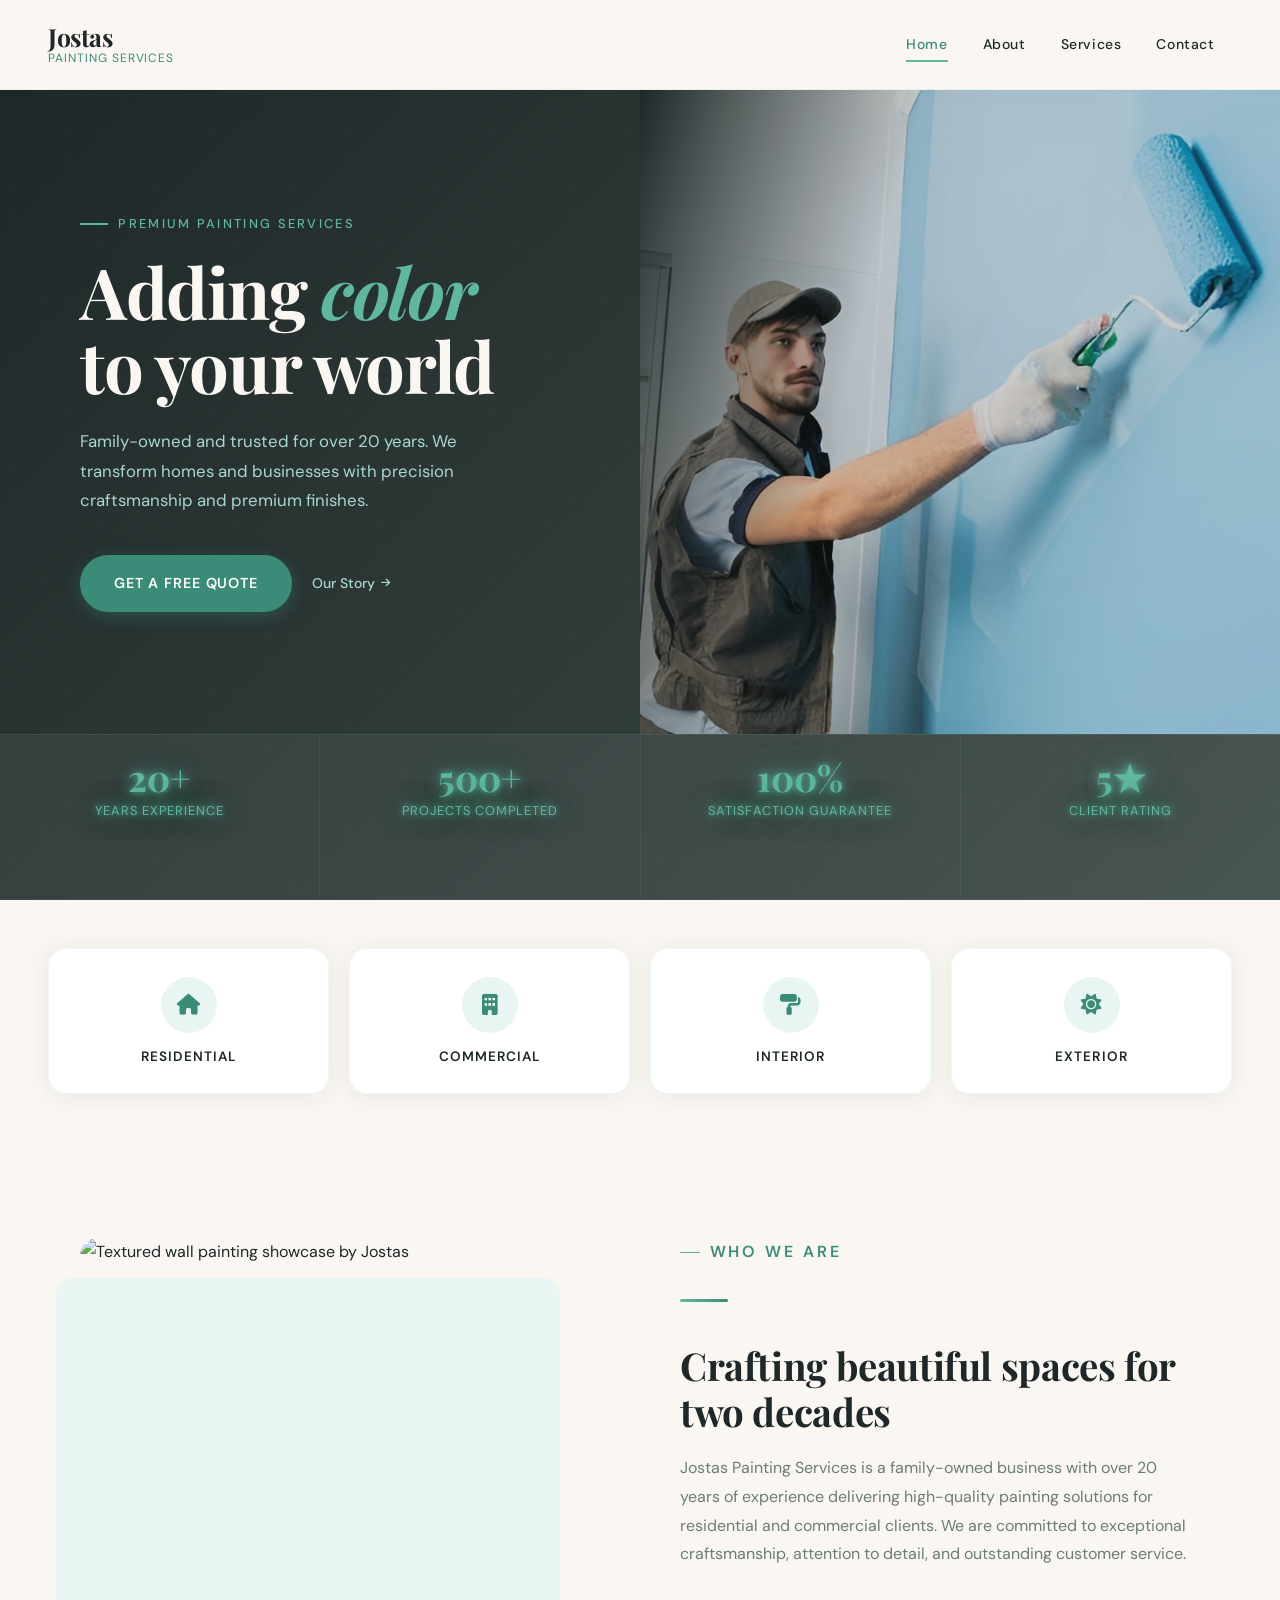
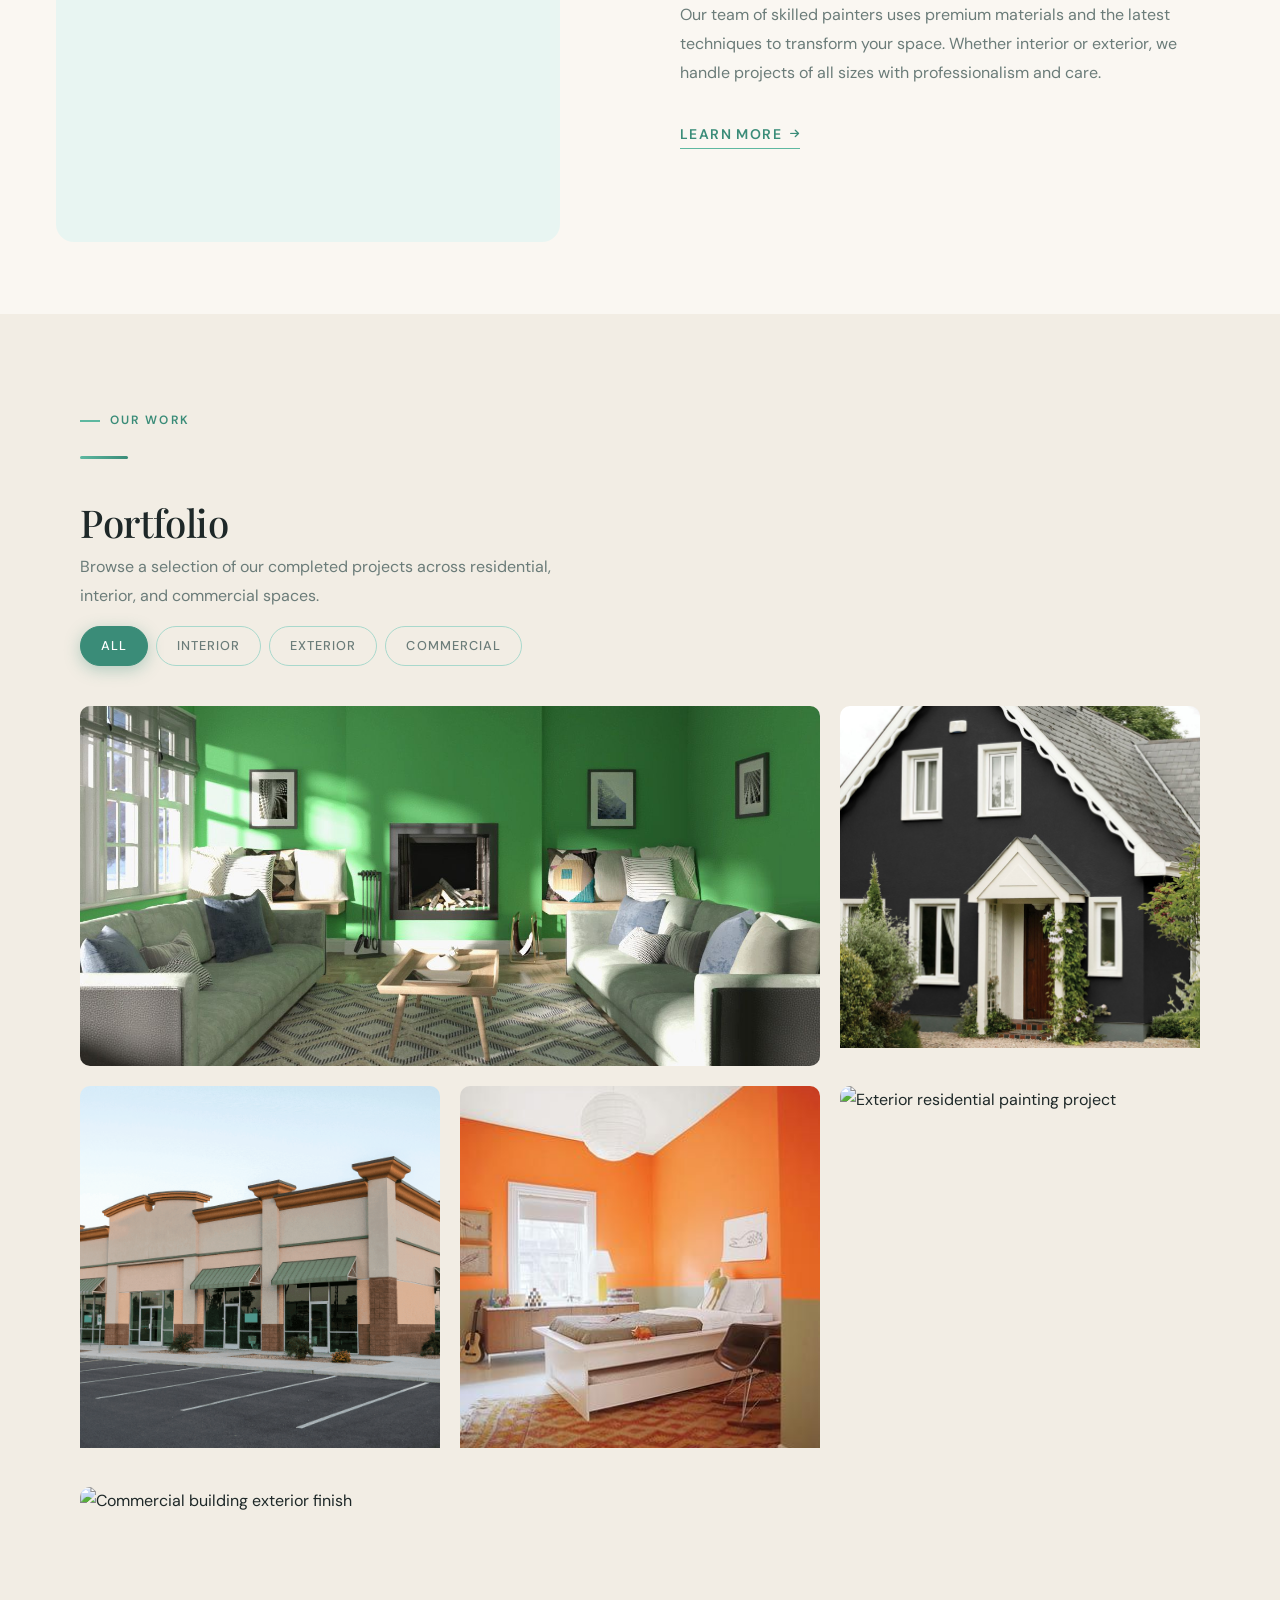
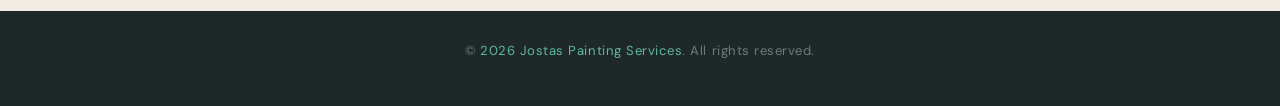
==== commit d953ae55: "Changes some images on the website" ====
--- a/index.html
+++ b/index.html
@@ -115,7 +115,7 @@
     <!-- Right: Hero Image -->
     <div class="hero-image-col">
       <img
-        src="/assets/images/Image9.png"
+        src="/assets/images/Image9.jpg"
         alt="Professional painter applying seafoam green paint to a wall"
         loading="eager"
         fetchpriority="high"
@@ -280,7 +280,7 @@
       <div class="gallery-item featured" data-category="interior">
         <img
           src="/assets/images/Image3.png"
-          alt="Elegant interior room painting with warm tones"
+          alt="Vibrant interior accent wall painted in green"
           loading="lazy"
         >
         <div class="gallery-item-overlay">
@@ -304,7 +304,7 @@
       <div class="gallery-item" data-category="commercial">
         <img
           src="/assets/images/Image5.png"
-          alt="Commercial office space interior painting"
+          alt="Commercial building with modern paint finish"
           loading="lazy"
         >
         <div class="gallery-item-overlay">
@@ -316,7 +316,7 @@
       <div class="gallery-item" data-category="interior">
         <img
           src="/assets/images/Image7.png"
-          alt="Detailed interior wall finish"
+          alt="Vibrant interior wall painting in orange"
           loading="lazy"
         >
         <div class="gallery-item-overlay">
--- a/assets/css/styles.css
+++ b/assets/css/styles.css
@@ -711,7 +711,7 @@
 
 .gallery-item img {
   width: 100%;
-  height: 280px;
+  height: 95%;
   object-fit: cover;
   display: block;
   transition: transform var(--trans-slow);
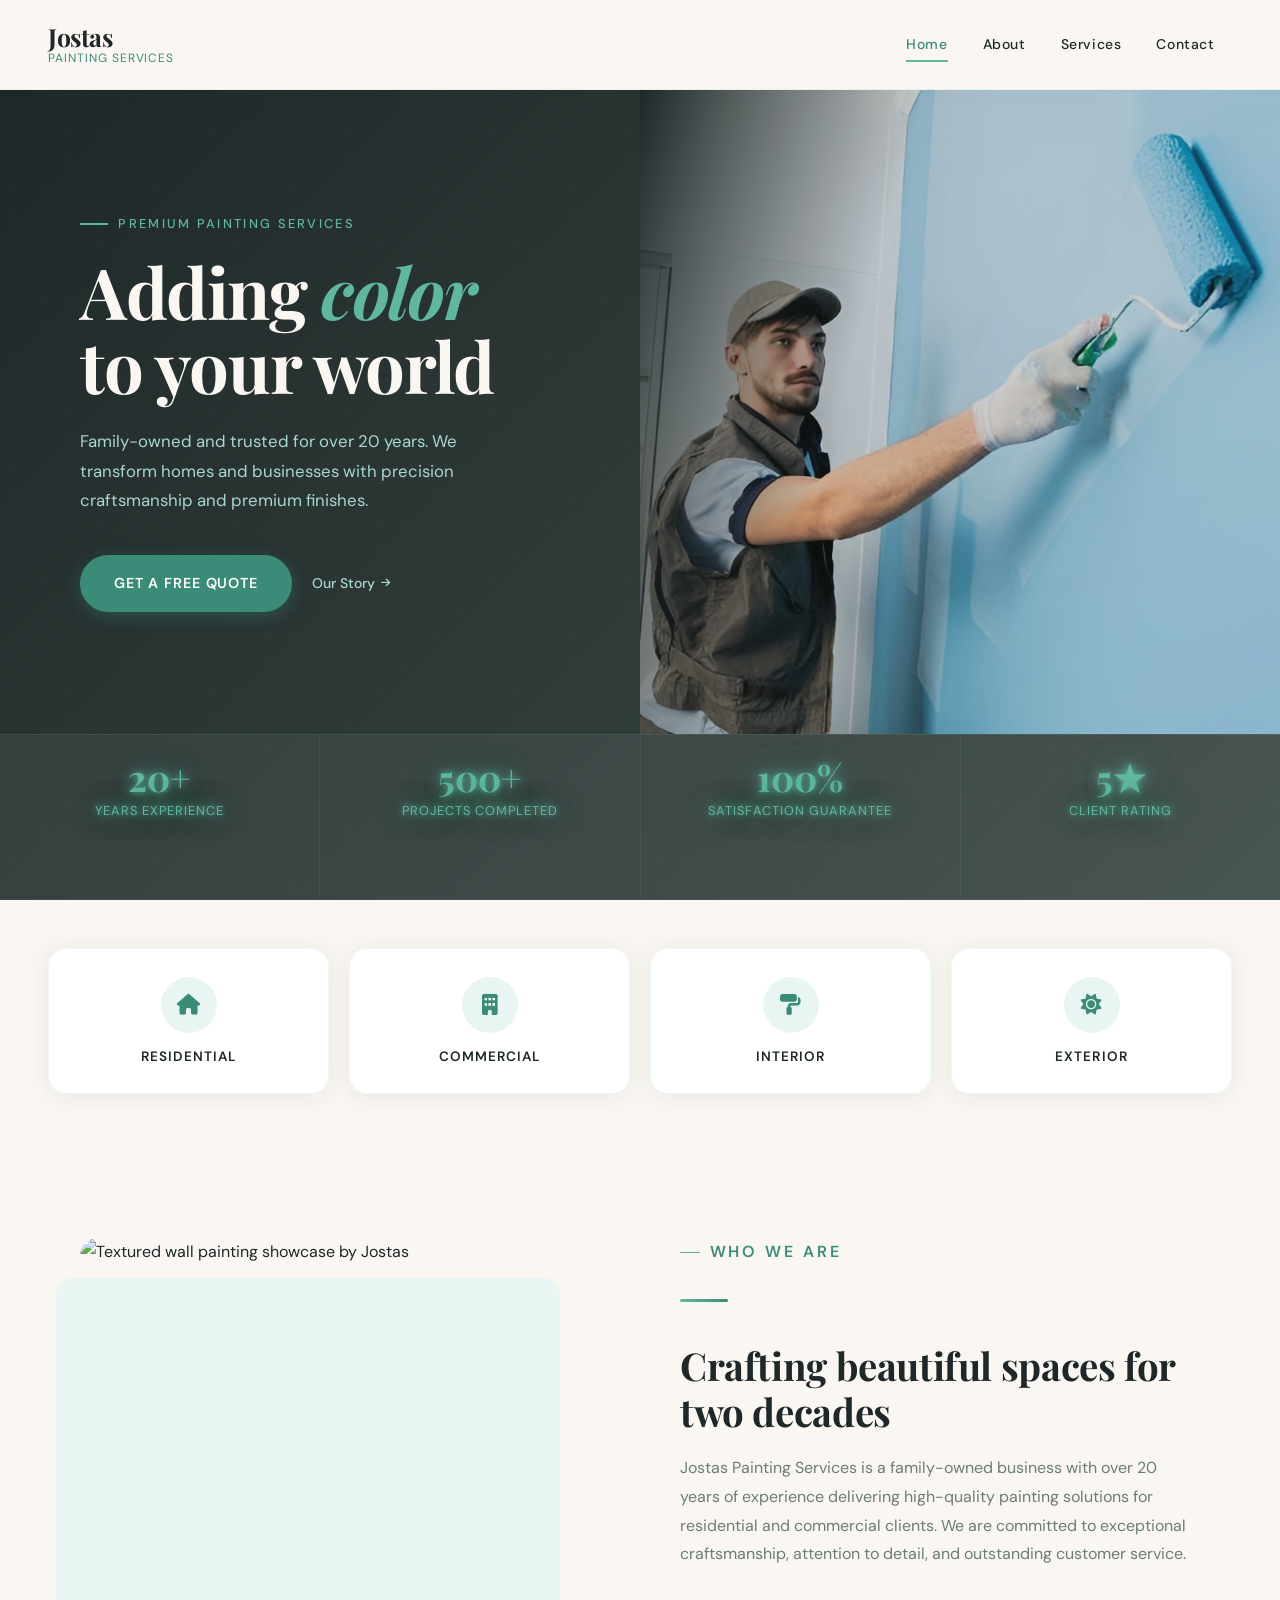
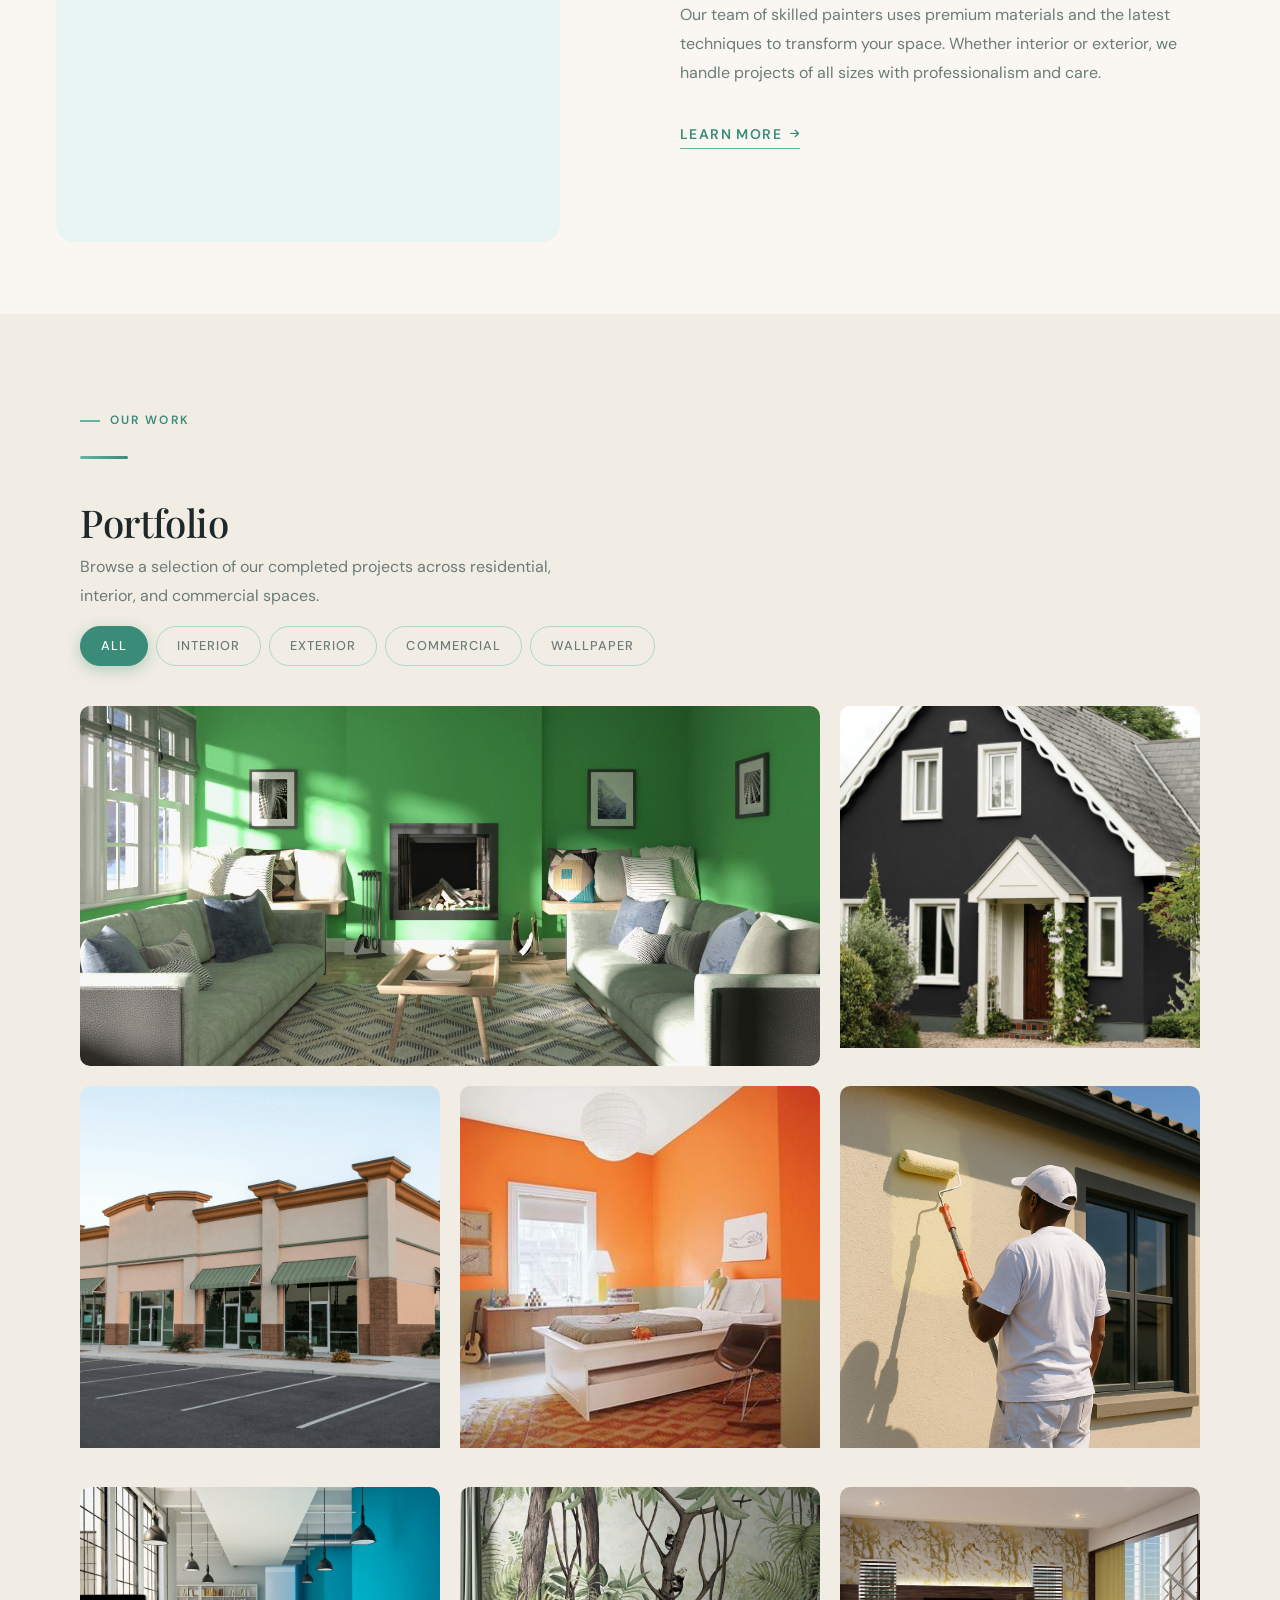
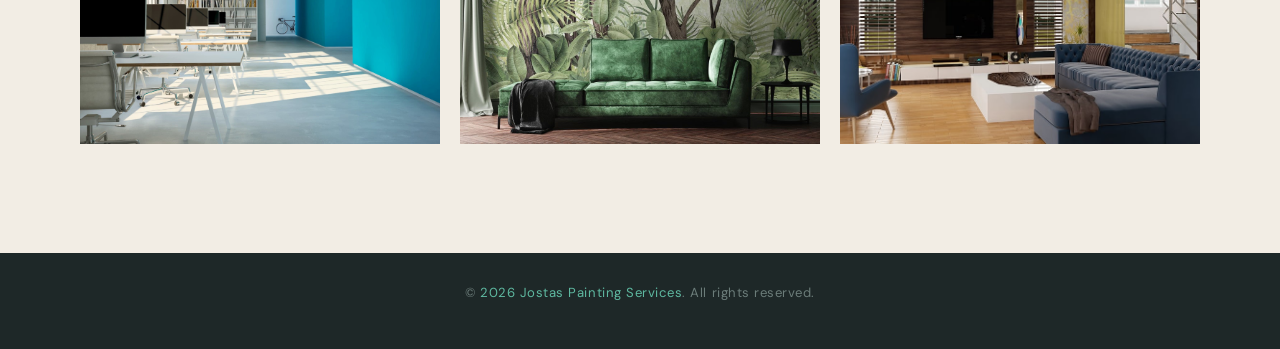
==== commit fd9ae9a6: "Change some images in the portfolio" ====
--- a/index.html
+++ b/index.html
@@ -270,6 +270,7 @@
       <button class="filter-btn" data-filter="interior" role="tab" aria-selected="false">Interior</button>
       <button class="filter-btn" data-filter="exterior" role="tab" aria-selected="false">Exterior</button>
       <button class="filter-btn" data-filter="commercial" role="tab" aria-selected="false">Commercial</button>
+      <button class="filter-btn" data-filter="wallpaper" role="tab" aria-selected="false">Wallpaper</button>
     </div>
 
     <!-- Gallery grid -->
@@ -340,7 +341,7 @@
       <div class="gallery-item" data-category="commercial">
         <img
           src="/assets/images/Image8.png"
-          alt="Commercial building exterior finish"
+          alt="Commercial building with interior paintwork"
           loading="lazy"
         >
         <div class="gallery-item-overlay">
@@ -348,6 +349,31 @@
         </div>
       </div>
 
+      <!-- Item 7 — Wallpaper -->
+      <div class="gallery-item" data-category="wallpaper">
+        <img
+          src="/assets/images/Image12.png"
+          alt="Wallpaper installation with intricate pattern"
+          loading="lazy"
+        >
+        <div class="gallery-item-overlay">
+          <span class="gallery-item-tag">Wallpaper</span>
+        </div>
+      </div>
+
+        <!-- Item 8 — Wallpaper -->
+        <div class="gallery-item" data-category="wallpaper">
+          <img
+            src="/assets/images/Image13.png"
+            alt="Wallpaper installation with floral design"
+            loading="lazy"
+          >
+          <div class="gallery-item-overlay">
+            <span class="gallery-item-tag">Wallpaper</span>
+          </div>
+        </div>
+
+      </div>
     </div>
     <!-- /Gallery grid -->
 
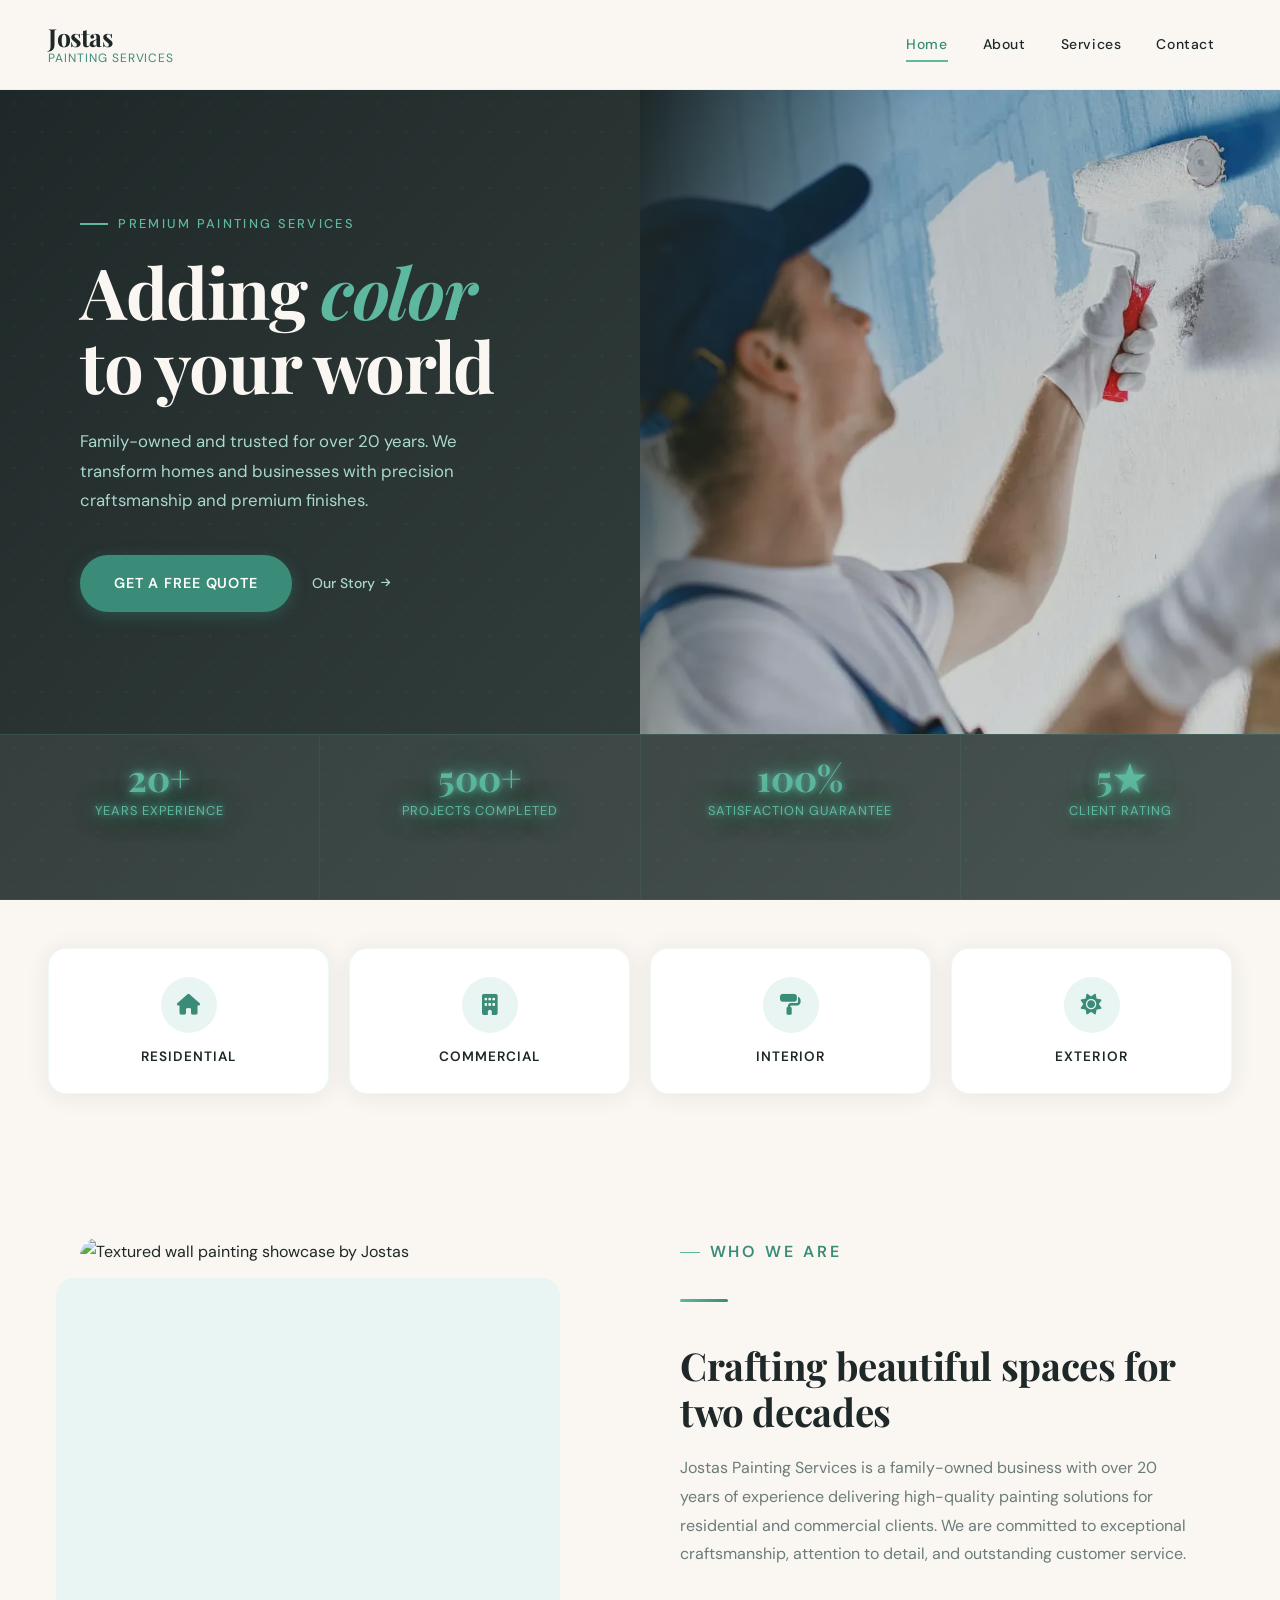
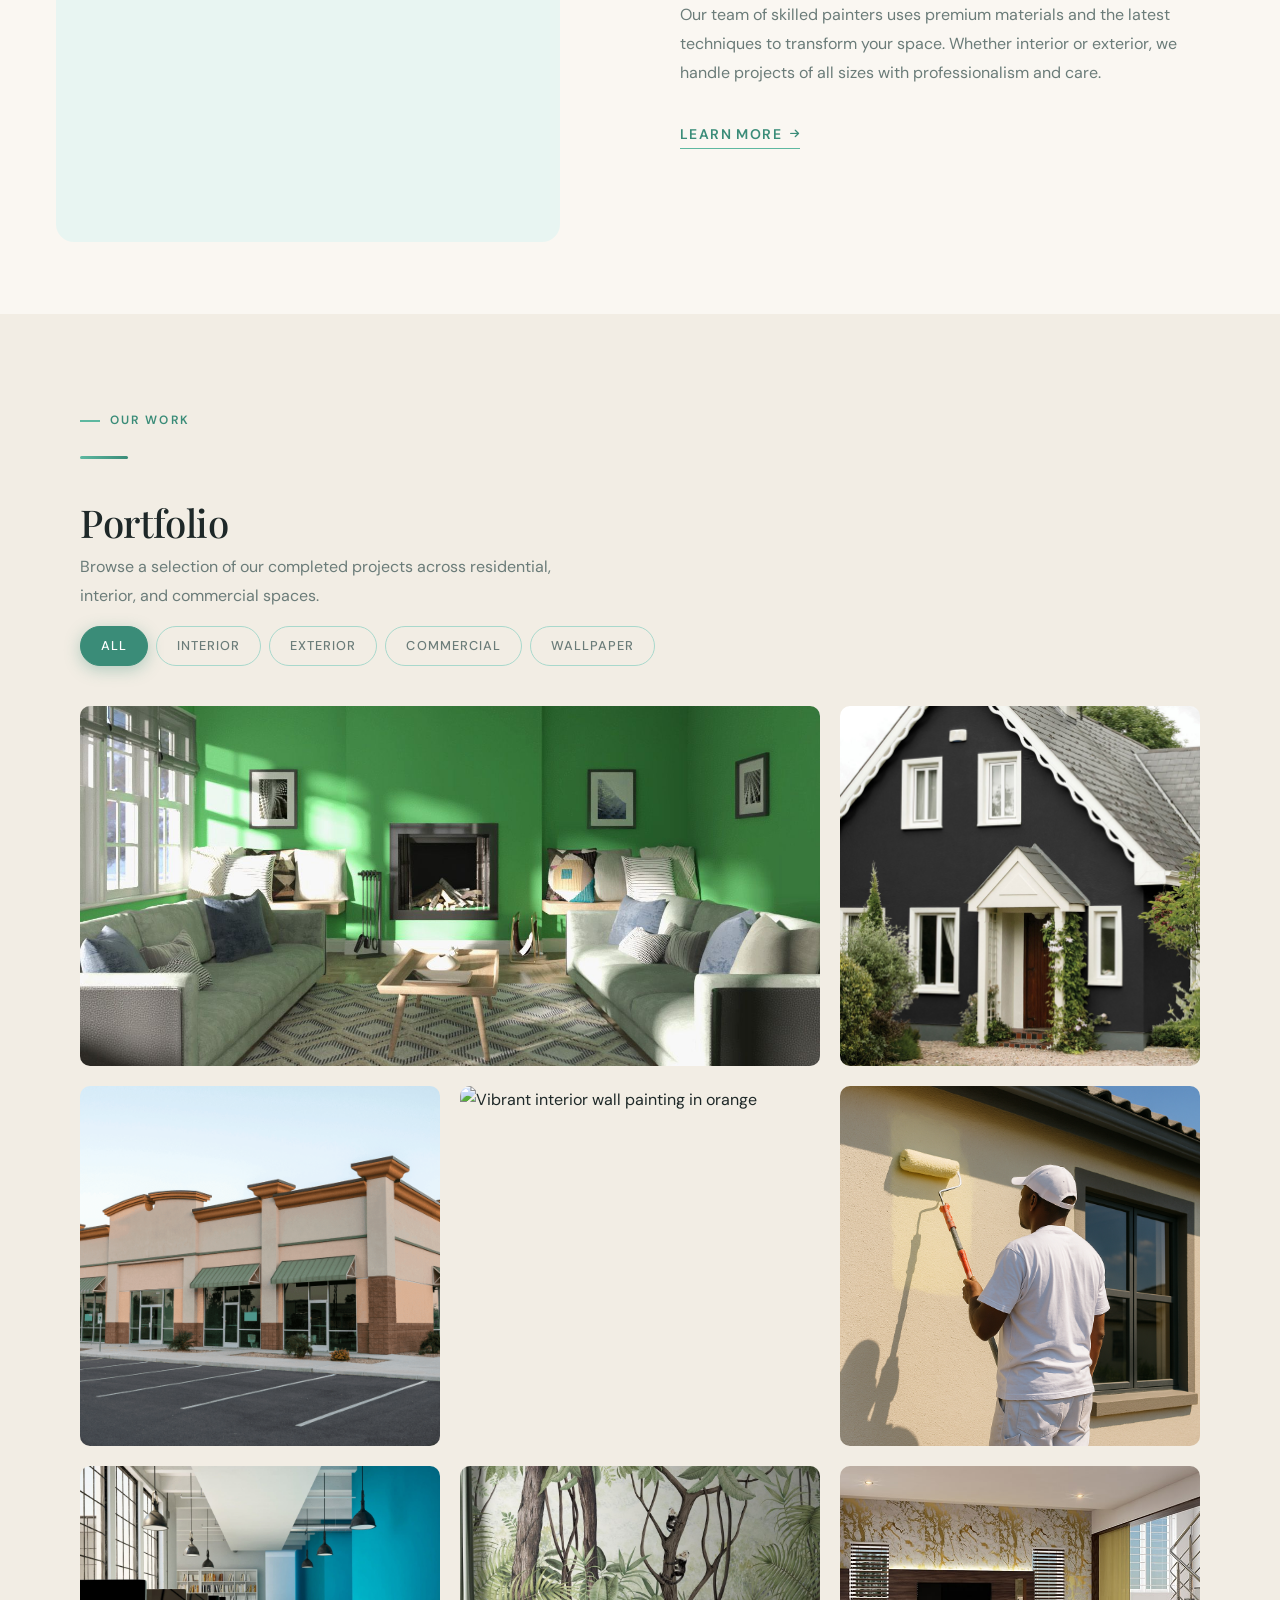
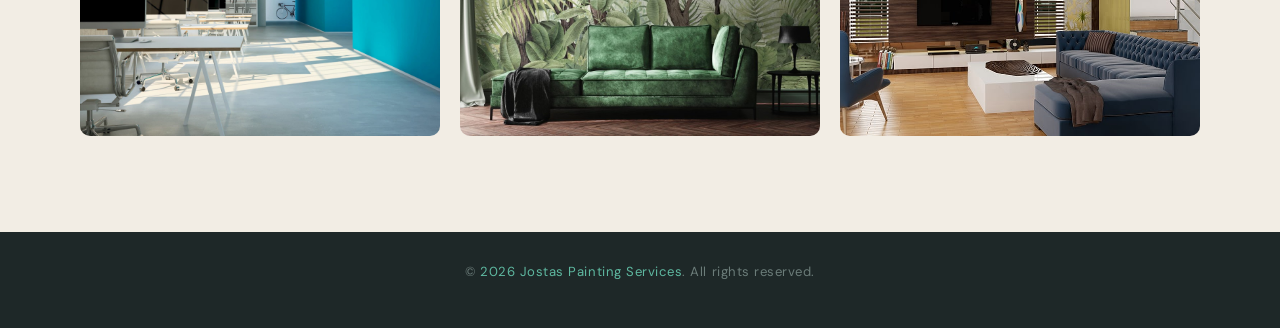
==== commit 63c9f254: "Fixed the overscroll elasticity error where you could scroll a bit past the footer" ====
--- a/index.html
+++ b/index.html
@@ -114,8 +114,7 @@
 
     <!-- Right: Hero Image -->
     <div class="hero-image-col">
-      <img
-        src="/assets/images/Image9.jpg"
+      <img src="assets/images/Image9.webp"
         alt="Professional painter applying seafoam green paint to a wall"
         loading="eager"
         fetchpriority="high"
@@ -207,7 +206,7 @@
          data-aos="fade-right"
          data-aos-duration="700">
       <img
-        src="/assets/images/Image2.png"
+        src="assets/images/Image2.webp"
         alt="Textured wall painting showcase by Jostas"
         loading="lazy"
       >
@@ -280,7 +279,7 @@
       <!-- Item 1 — Featured, Interior -->
       <div class="gallery-item featured" data-category="interior">
         <img
-          src="/assets/images/Image3.png"
+          src="assets/images/Image3.webp"
           alt="Vibrant interior accent wall painted in green"
           loading="lazy"
         >
@@ -292,7 +291,7 @@
       <!-- Item 2 — Exterior -->
       <div class="gallery-item" data-category="exterior">
         <img
-          src="/assets/images/Image1.png"
+          src="assets/images/Image1.webp"
           alt="Exterior facade painted in neutral tones"
           loading="lazy"
         >
@@ -304,7 +303,7 @@
       <!-- Item 3 — Commercial -->
       <div class="gallery-item" data-category="commercial">
         <img
-          src="/assets/images/Image5.png"
+          src="assets/images/Image5.webp"
           alt="Commercial building with modern paint finish"
           loading="lazy"
         >
@@ -316,7 +315,7 @@
       <!-- Item 4 — Interior -->
       <div class="gallery-item" data-category="interior">
         <img
-          src="/assets/images/Image7.png"
+          src="assets/images/Image7.webp"
           alt="Vibrant interior wall painting in orange"
           loading="lazy"
         >
@@ -328,7 +327,7 @@
       <!-- Item 5 — Exterior -->
       <div class="gallery-item" data-category="exterior">
         <img
-          src="/assets/images/Image4.png"
+          src="assets/images/Image4.webp"
           alt="Exterior residential painting project"
           loading="lazy"
         >
@@ -340,7 +339,7 @@
       <!-- Item 6 — Commercial -->
       <div class="gallery-item" data-category="commercial">
         <img
-          src="/assets/images/Image8.png"
+          src="assets/images/Image8.webp"
           alt="Commercial building with interior paintwork"
           loading="lazy"
         >
@@ -352,7 +351,7 @@
       <!-- Item 7 — Wallpaper -->
       <div class="gallery-item" data-category="wallpaper">
         <img
-          src="/assets/images/Image12.png"
+          src="assets/images/Image12.webp"
           alt="Wallpaper installation with intricate pattern"
           loading="lazy"
         >
@@ -364,7 +363,7 @@
         <!-- Item 8 — Wallpaper -->
         <div class="gallery-item" data-category="wallpaper">
           <img
-            src="/assets/images/Image13.png"
+            src="assets/images/Image13.webp"
             alt="Wallpaper installation with floral design"
             loading="lazy"
           >
@@ -448,7 +447,7 @@
   if (heroImg) {
     window.addEventListener('scroll', () => {
       const scrolled = window.scrollY;
-      heroImg.style.transform = `translateY(${scrolled * 0.08}px)`;
+      heroImg.style.transform = `translateY(${scrolled * 0.04}px)`;
     }, { passive: true });
   }
 </script>
--- a/assets/css/styles.css
+++ b/assets/css/styles.css
@@ -60,7 +60,7 @@
 }
 
 /* ============================================================
-   BASE RESET & BODY
+   BASE RESET & BODY (global styles)
    ============================================================ */
 *, *::before, *::after {
   box-sizing: border-box;
@@ -70,6 +70,8 @@
 
 html {
   scroll-behavior: smooth;
+  overscroll-behavior: none;
+  background-color: var(--clr-charcoal);
 }
 
 body {
@@ -711,7 +713,7 @@
 
 .gallery-item img {
   width: 100%;
-  height: 95%;
+  height: 100%;
   object-fit: cover;
   display: block;
   transition: transform var(--trans-slow);
@@ -760,11 +762,7 @@
 
 /* Hidden state for filter animation */
 .gallery-item.hidden {
-  opacity: 0;
-  transform: scale(0.92);
-  pointer-events: none;
-  position: absolute;
-  visibility: hidden;
+  display: none;
 }
 
 /* ============================================================
@@ -1211,6 +1209,7 @@
 
   .hero-image-col img {
     position: relative;
+    will-change: transform;
   }
 
   .hero-image-col::before {
